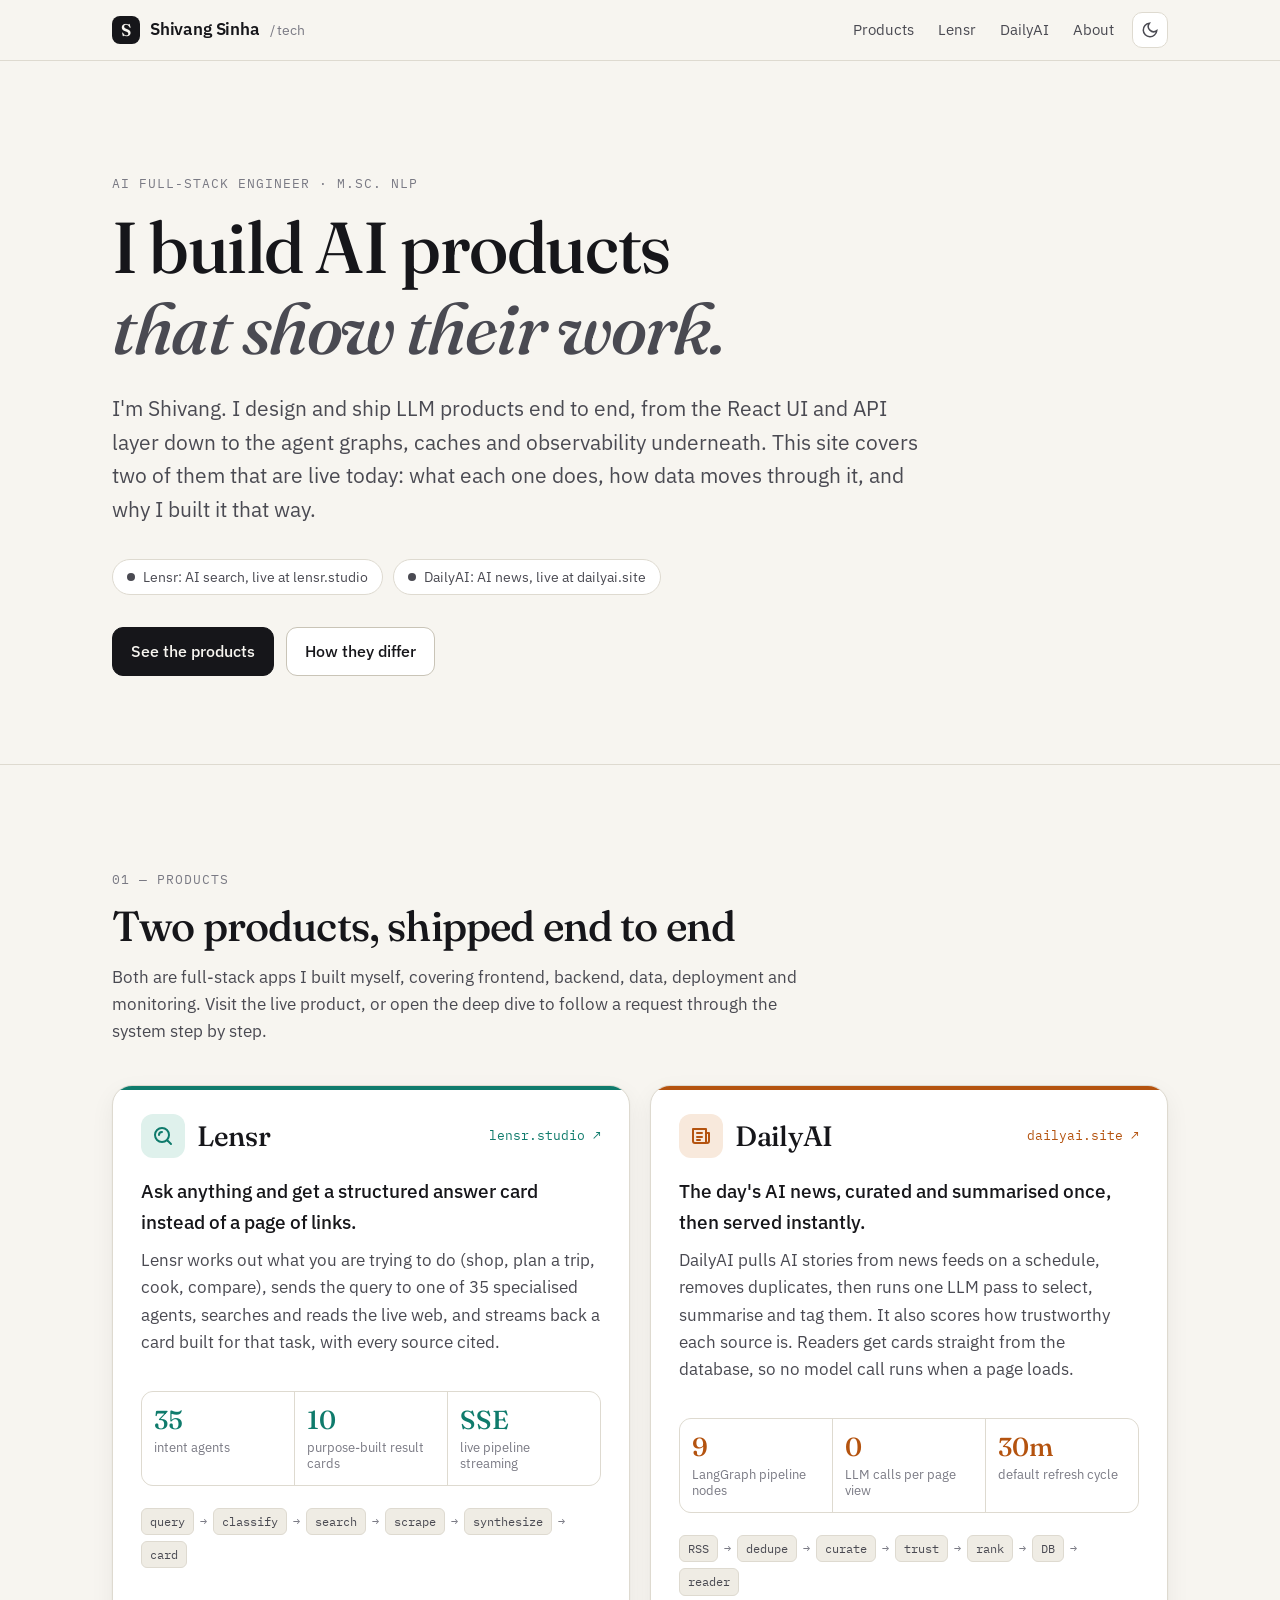
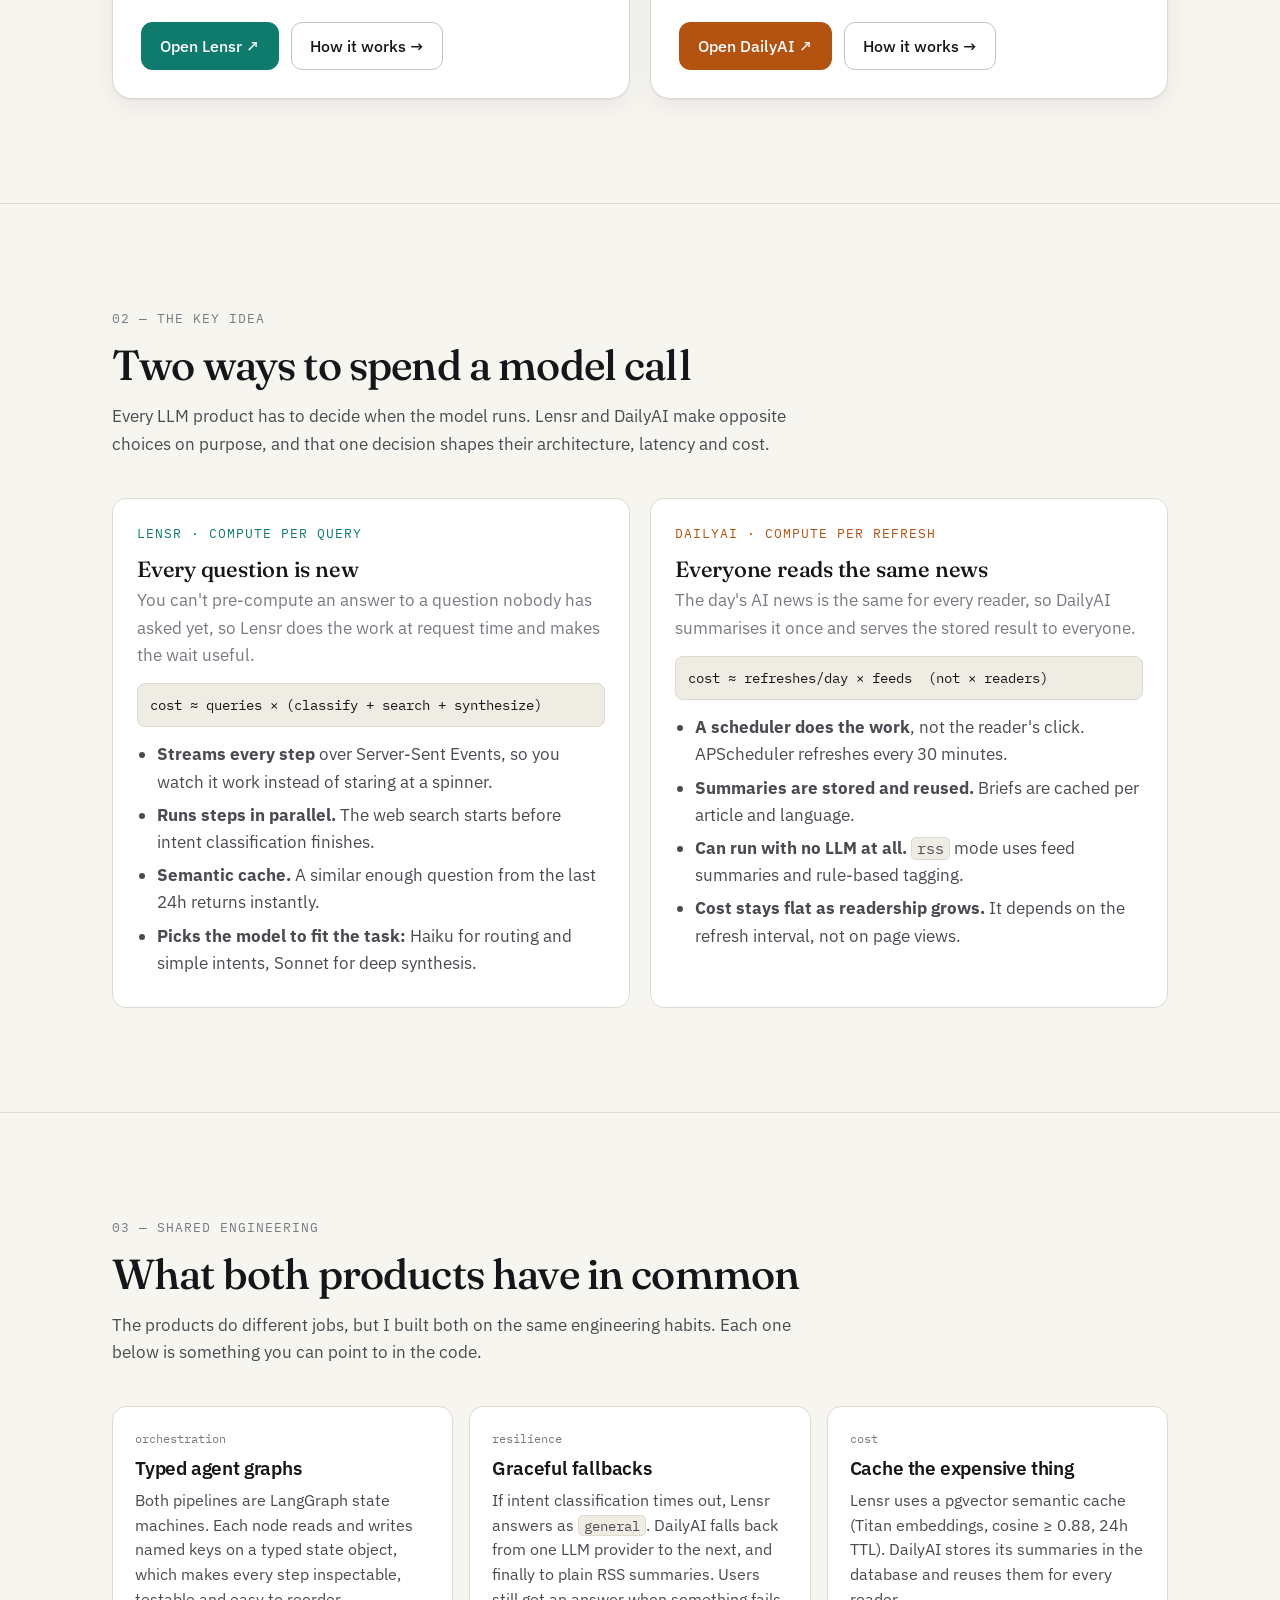
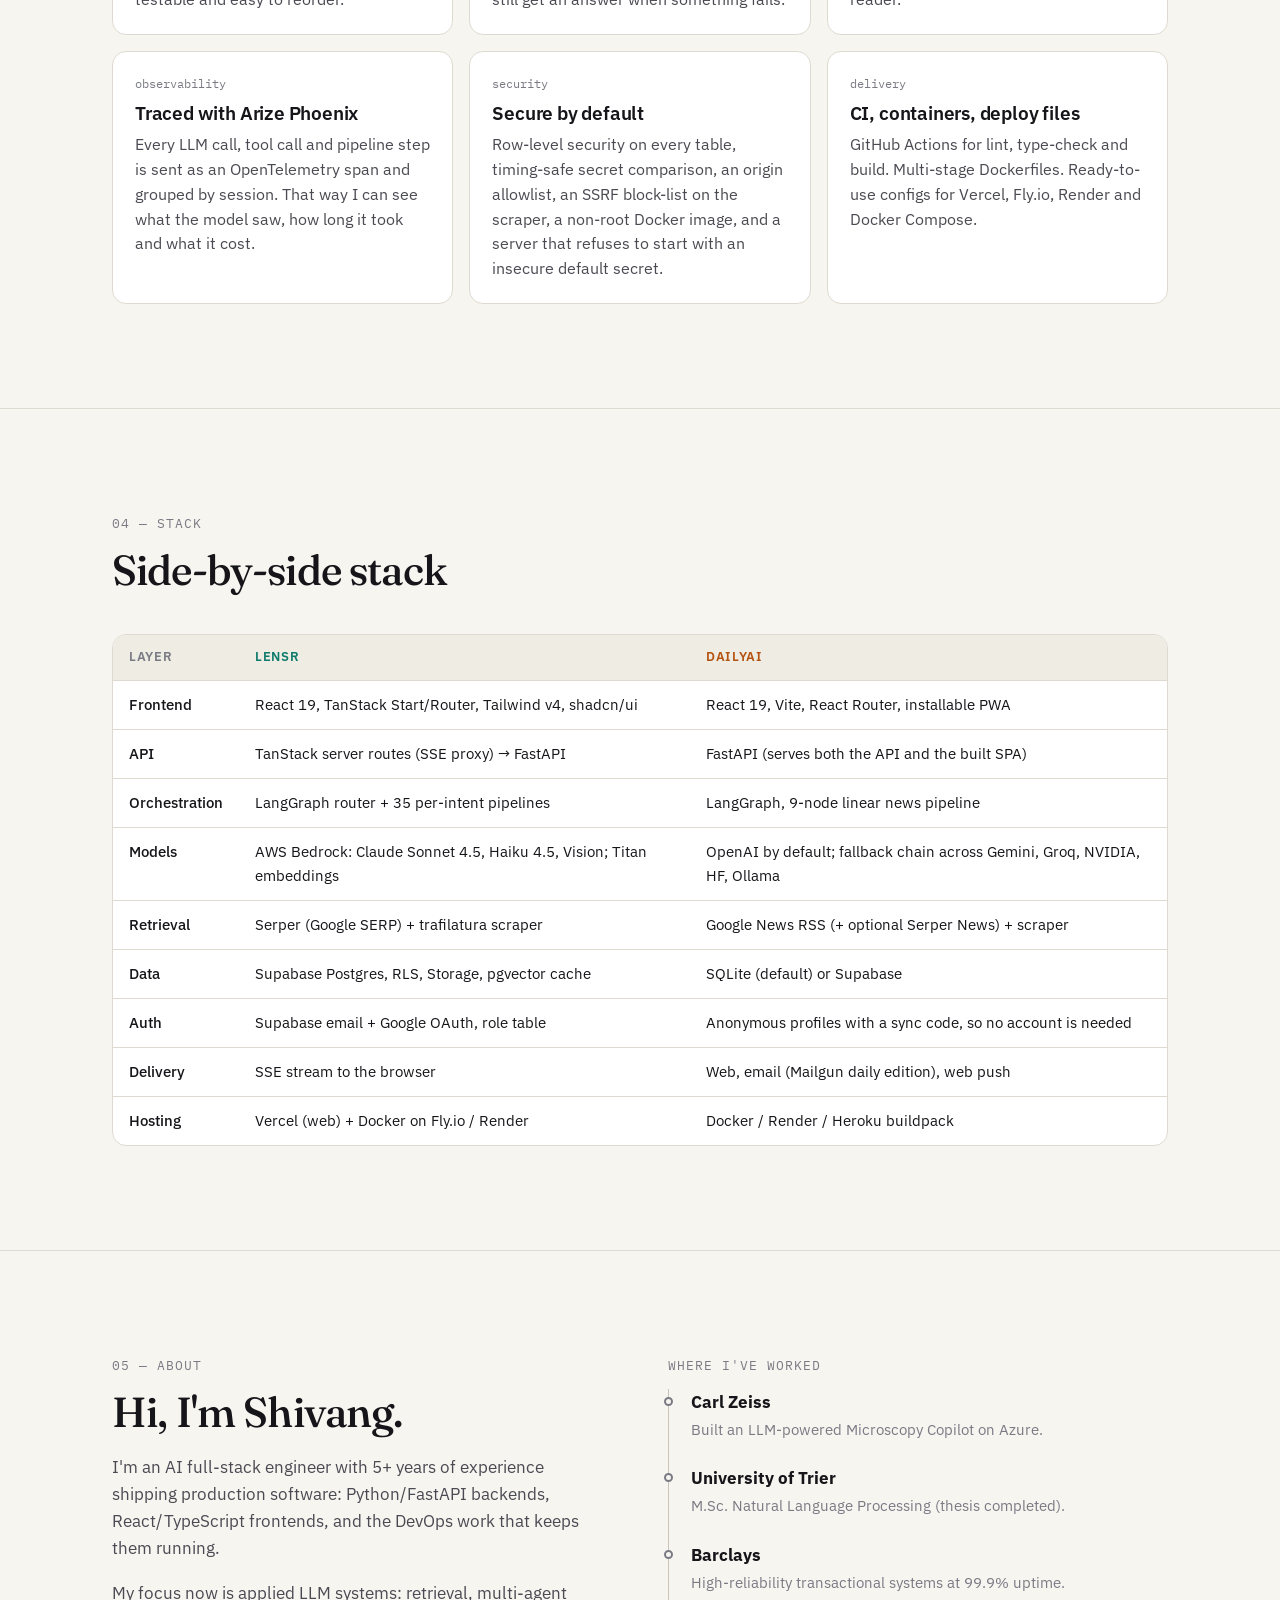
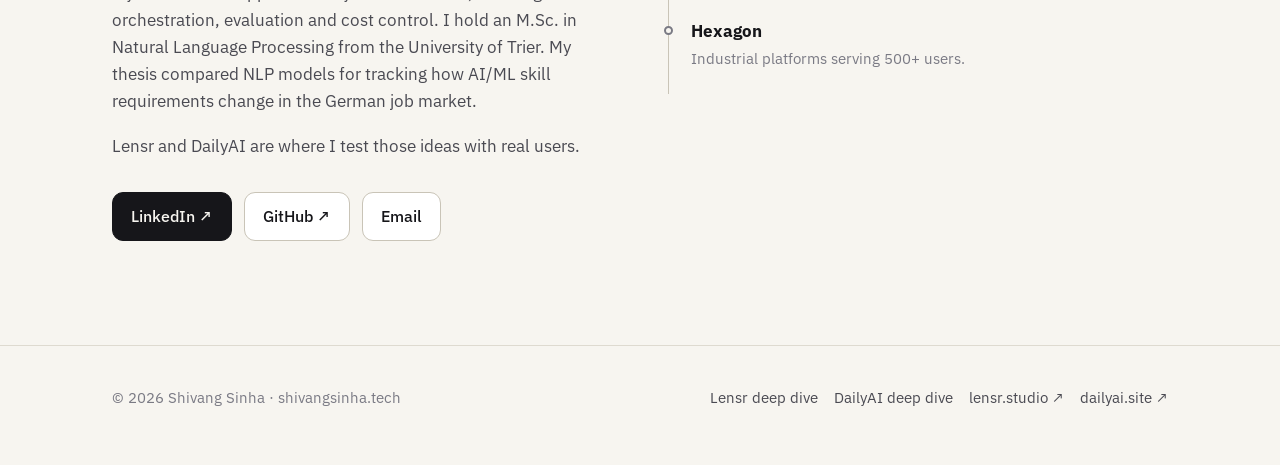
==== index.html @ e1e65412 "Initial site: home, Lensr and DailyAI deep dives Co-Authored-By: Claude Opus 5.5 <noreply@anthropic." ====
<!doctype html>
<html lang="en">
<head>
  <meta charset="utf-8">
  <meta name="viewport" content="width=device-width, initial-scale=1">
  <title>Shivang Sinha — AI Products</title>
  <meta name="description" content="Shivang Sinha builds AI products end-to-end. Explore how Lensr (intent-aware AI search) and DailyAI (AI news, summarised once) work, including their data flow, architecture and design decisions.">
  <meta property="og:title" content="Shivang Sinha — AI Products">
  <meta property="og:description" content="How Lensr and DailyAI work, from the browser to the model and back.">
  <meta property="og:url" content="https://shivangsinha.tech/">
  <meta property="og:type" content="website">
  <link rel="canonical" href="https://shivangsinha.tech/">
  <link rel="icon" href="assets/favicon.svg" type="image/svg+xml">
  <link rel="preconnect" href="https://fonts.googleapis.com">
  <link rel="preconnect" href="https://fonts.gstatic.com" crossorigin>
  <link href="https://fonts.googleapis.com/css2?family=Fraunces:ital,opsz,wght@0,9..144,400;0,9..144,500;0,9..144,600;1,9..144,400&family=IBM+Plex+Mono:wght@400;500&family=IBM+Plex+Sans:wght@400;500;600&display=swap" rel="stylesheet">
  <link rel="stylesheet" href="assets/styles.css">
</head>
<body>

<header class="site-header">
  <div class="wrap">
    <a class="brand" href="./"><span class="brand-mark">S</span>Shivang Sinha <small>/ tech</small></a>
    <nav class="nav" aria-label="Main">
      <a href="#products" class="hide-sm">Products</a>
      <a href="lensr.html">Lensr</a>
      <a href="dailyai.html">DailyAI</a>
      <a href="#about" class="hide-sm">About</a>
      <button class="theme-btn" type="button"></button>
    </nav>
  </div>
</header>

<main>
  <!-- ── Hero ─────────────────────────────────────── -->
  <section class="hero">
    <div class="wrap">
      <span class="eyebrow">AI Full-Stack Engineer · M.Sc. NLP</span>
      <h1>I build AI products<br><em>that show their work.</em></h1>
      <p class="lede">
        I'm Shivang. I design and ship LLM products end to end, from the React UI and API layer down to the
        agent graphs, caches and observability underneath. This site covers two of them that are live today:
        what each one does, how data moves through it, and why I built it that way.
      </p>
      <div class="hero-meta">
        <span class="chip lensr-c"><span class="dot"></span><span style="color:var(--ink-2)">Lensr: AI search, live at lensr.studio</span></span>
        <span class="chip daily-c"><span class="dot"></span><span style="color:var(--ink-2)">DailyAI: AI news, live at dailyai.site</span></span>
      </div>
      <div class="btn-row">
        <a class="btn primary" href="#products">See the products</a>
        <a class="btn" href="#two-models">How they differ</a>
      </div>
    </div>
  </section>

  <hr class="rule">

  <!-- ── Products ──────────────────────────────────── -->
  <section id="products">
    <div class="wrap">
      <div class="section-head reveal">
        <span class="eyebrow">01 — Products</span>
        <h2>Two products, shipped end to end</h2>
        <p>Both are full-stack apps I built myself, covering frontend, backend, data, deployment and monitoring. Visit the live product, or open the deep dive to follow a request through the system step by step.</p>
      </div>

      <div class="products">
        <!-- Lensr -->
        <article class="product reveal">
          <div class="product-top">
            <div class="product-logo">
              <span class="mark"><svg viewBox="0 0 24 24" fill="none" stroke="currentColor" stroke-width="2" stroke-linecap="round"><circle cx="11" cy="11" r="7"/><path d="M20 20l-3.5-3.5"/><path d="M8 11a3 3 0 0 1 3-3"/></svg></span>
              <h3>Lensr</h3>
            </div>
            <a class="product-url" href="https://lensr.studio" target="_blank" rel="noopener">lensr.studio ↗</a>
          </div>
          <p class="tagline">Ask anything and get a structured answer card instead of a page of links.</p>
          <p>Lensr works out what you are trying to do (shop, plan a trip, cook, compare), sends the query to one of 35 specialised agents, searches and reads the live web, and streams back a card built for that task, with every source cited.</p>
          <div class="stats">
            <div class="stat"><b>35</b><span>intent agents</span></div>
            <div class="stat"><b>10</b><span>purpose-built result cards</span></div>
            <div class="stat"><b>SSE</b><span>live pipeline streaming</span></div>
          </div>
          <div class="mini-flow" aria-label="Lensr flow">
            <span>query</span><i>→</i><span>classify</span><i>→</i><span>search</span><i>→</i><span>scrape</span><i>→</i><span>synthesize</span><i>→</i><span>card</span>
          </div>
          <div class="btn-row">
            <a class="btn lensr" href="https://lensr.studio" target="_blank" rel="noopener">Open Lensr ↗</a>
            <a class="btn" href="lensr.html">How it works →</a>
          </div>
        </article>

        <!-- DailyAI -->
        <article class="product daily reveal">
          <div class="product-top">
            <div class="product-logo">
              <span class="mark"><svg viewBox="0 0 24 24" fill="none" stroke="currentColor" stroke-width="2" stroke-linecap="round" stroke-linejoin="round"><path d="M4 5h13v14H6a2 2 0 0 1-2-2z"/><path d="M17 9h3v8a2 2 0 0 1-2 2"/><path d="M8 9h5M8 13h5M8 16h3"/></svg></span>
              <h3>DailyAI</h3>
            </div>
            <a class="product-url" href="https://dailyai.site" target="_blank" rel="noopener">dailyai.site ↗</a>
          </div>
          <p class="tagline">The day's AI news, curated and summarised once, then served instantly.</p>
          <p>DailyAI pulls AI stories from news feeds on a schedule, removes duplicates, then runs one LLM pass to select, summarise and tag them. It also scores how trustworthy each source is. Readers get cards straight from the database, so no model call runs when a page loads.</p>
          <div class="stats">
            <div class="stat"><b>9</b><span>LangGraph pipeline nodes</span></div>
            <div class="stat"><b>0</b><span>LLM calls per page view</span></div>
            <div class="stat"><b>30m</b><span>default refresh cycle</span></div>
          </div>
          <div class="mini-flow" aria-label="DailyAI flow">
            <span>RSS</span><i>→</i><span>dedupe</span><i>→</i><span>curate</span><i>→</i><span>trust</span><i>→</i><span>rank</span><i>→</i><span>DB</span><i>→</i><span>reader</span>
          </div>
          <div class="btn-row">
            <a class="btn daily" href="https://dailyai.site" target="_blank" rel="noopener">Open DailyAI ↗</a>
            <a class="btn" href="dailyai.html">How it works →</a>
          </div>
        </article>
      </div>
    </div>
  </section>

  <hr class="rule">

  <!-- ── Two models of compute ─────────────────────── -->
  <section id="two-models">
    <div class="wrap">
      <div class="section-head reveal">
        <span class="eyebrow">02 — The key idea</span>
        <h2>Two ways to spend a model call</h2>
        <p>Every LLM product has to decide when the model runs. Lensr and DailyAI make opposite choices on purpose, and that one decision shapes their architecture, latency and cost.</p>
      </div>
      <div class="compare">
        <div class="compare-col reveal" style="--c:var(--lensr)">
          <span class="eyebrow lensr-c">Lensr · compute per query</span>
          <h3>Every question is new</h3>
          <p class="muted" style="margin:0">You can't pre-compute an answer to a question nobody has asked yet, so Lensr does the work at request time and makes the wait useful.</p>
          <div class="formula">cost ≈ queries × (classify + search + synthesize)</div>
          <ul>
            <li><strong>Streams every step</strong> over Server-Sent Events, so you watch it work instead of staring at a spinner.</li>
            <li><strong>Runs steps in parallel.</strong> The web search starts before intent classification finishes.</li>
            <li><strong>Semantic cache.</strong> A similar enough question from the last 24h returns instantly.</li>
            <li><strong>Picks the model to fit the task:</strong> Haiku for routing and simple intents, Sonnet for deep synthesis.</li>
          </ul>
        </div>
        <div class="compare-col reveal" style="--c:var(--daily)">
          <span class="eyebrow daily-c">DailyAI · compute per refresh</span>
          <h3>Everyone reads the same news</h3>
          <p class="muted" style="margin:0">The day's AI news is the same for every reader, so DailyAI summarises it once and serves the stored result to everyone.</p>
          <div class="formula">cost ≈ refreshes/day × feeds &nbsp;(not × readers)</div>
          <ul>
            <li><strong>A scheduler does the work</strong>, not the reader's click. APScheduler refreshes every 30 minutes.</li>
            <li><strong>Summaries are stored and reused.</strong> Briefs are cached per article and language.</li>
            <li><strong>Can run with no LLM at all.</strong> <code>rss</code> mode uses feed summaries and rule-based tagging.</li>
            <li><strong>Cost stays flat as readership grows.</strong> It depends on the refresh interval, not on page views.</li>
          </ul>
        </div>
      </div>
    </div>
  </section>

  <hr class="rule">

  <!-- ── Principles ────────────────────────────────── -->
  <section id="principles">
    <div class="wrap">
      <div class="section-head reveal">
        <span class="eyebrow">03 — Shared engineering</span>
        <h2>What both products have in common</h2>
        <p>The products do different jobs, but I built both on the same engineering habits. Each one below is something you can point to in the code.</p>
      </div>
      <div class="grid-3">
        <div class="card reveal"><span class="k">orchestration</span><h3>Typed agent graphs</h3><p>Both pipelines are LangGraph state machines. Each node reads and writes named keys on a typed state object, which makes every step inspectable, testable and easy to reorder.</p></div>
        <div class="card reveal"><span class="k">resilience</span><h3>Graceful fallbacks</h3><p>If intent classification times out, Lensr answers as <code>general</code>. DailyAI falls back from one LLM provider to the next, and finally to plain RSS summaries. Users still get an answer when something fails.</p></div>
        <div class="card reveal"><span class="k">cost</span><h3>Cache the expensive thing</h3><p>Lensr uses a pgvector semantic cache (Titan embeddings, cosine ≥ 0.88, 24h TTL). DailyAI stores its summaries in the database and reuses them for every reader.</p></div>
        <div class="card reveal"><span class="k">observability</span><h3>Traced with Arize Phoenix</h3><p>Every LLM call, tool call and pipeline step is sent as an OpenTelemetry span and grouped by session. That way I can see what the model saw, how long it took and what it cost.</p></div>
        <div class="card reveal"><span class="k">security</span><h3>Secure by default</h3><p>Row-level security on every table, timing-safe secret comparison, an origin allowlist, an SSRF block-list on the scraper, a non-root Docker image, and a server that refuses to start with an insecure default secret.</p></div>
        <div class="card reveal"><span class="k">delivery</span><h3>CI, containers, deploy files</h3><p>GitHub Actions for lint, type-check and build. Multi-stage Dockerfiles. Ready-to-use configs for Vercel, Fly.io, Render and Docker Compose.</p></div>
      </div>
    </div>
  </section>

  <hr class="rule">

  <!-- ── Stack ─────────────────────────────────────── -->
  <section id="stack">
    <div class="wrap">
      <div class="section-head reveal">
        <span class="eyebrow">04 — Stack</span>
        <h2>Side-by-side stack</h2>
      </div>
      <div class="table-wrap reveal">
        <table>
          <thead><tr><th>Layer</th><th class="lensr-c">Lensr</th><th class="daily-c">DailyAI</th></tr></thead>
          <tbody>
            <tr><td>Frontend</td><td>React 19, TanStack Start/Router, Tailwind v4, shadcn/ui</td><td>React 19, Vite, React Router, installable PWA</td></tr>
            <tr><td>API</td><td>TanStack server routes (SSE proxy) → FastAPI</td><td>FastAPI (serves both the API and the built SPA)</td></tr>
            <tr><td>Orchestration</td><td>LangGraph router + 35 per-intent pipelines</td><td>LangGraph, 9-node linear news pipeline</td></tr>
            <tr><td>Models</td><td>AWS Bedrock: Claude Sonnet 4.5, Haiku 4.5, Vision; Titan embeddings</td><td>OpenAI by default; fallback chain across Gemini, Groq, NVIDIA, HF, Ollama</td></tr>
            <tr><td>Retrieval</td><td>Serper (Google SERP) + trafilatura scraper</td><td>Google News RSS (+ optional Serper News) + scraper</td></tr>
            <tr><td>Data</td><td>Supabase Postgres, RLS, Storage, pgvector cache</td><td>SQLite (default) or Supabase</td></tr>
            <tr><td>Auth</td><td>Supabase email + Google OAuth, role table</td><td>Anonymous profiles with a sync code, so no account is needed</td></tr>
            <tr><td>Delivery</td><td>SSE stream to the browser</td><td>Web, email (Mailgun daily edition), web push</td></tr>
            <tr><td>Hosting</td><td>Vercel (web) + Docker on Fly.io / Render</td><td>Docker / Render / Heroku buildpack</td></tr>
          </tbody>
        </table>
      </div>
    </div>
  </section>

  <hr class="rule">

  <!-- ── About ─────────────────────────────────────── -->
  <section id="about">
    <div class="wrap two-col">
      <div class="reveal">
        <span class="eyebrow">05 — About</span>
        <h2 style="margin-bottom:18px">Hi, I'm Shivang.</h2>
        <div class="prose">
          <p>I'm an AI full-stack engineer with 5+ years of experience shipping production software: Python/FastAPI backends, React/TypeScript frontends, and the DevOps work that keeps them running.</p>
          <p>My focus now is applied LLM systems: retrieval, multi-agent orchestration, evaluation and cost control. I hold an M.Sc. in Natural Language Processing from the University of Trier. My thesis compared NLP models for tracking how AI/ML skill requirements change in the German job market.</p>
          <p>Lensr and DailyAI are where I test those ideas with real users.</p>
        </div>
        <div class="btn-row">
          <a class="btn primary" href="https://www.linkedin.com/in/shivang-sinha-92755012b" target="_blank" rel="noopener">LinkedIn ↗</a>
          <a class="btn" href="https://github.com/shivang-7135" target="_blank" rel="noopener">GitHub ↗</a>
          <a class="btn" href="mailto:shivangsinha2@gmail.com">Email</a>
        </div>
      </div>
      <div class="reveal">
        <span class="eyebrow">Where I've worked</span>
        <ul class="timeline">
          <li><b>Carl Zeiss</b><span>Built an LLM-powered Microscopy Copilot on Azure.</span></li>
          <li><b>University of Trier</b><span>M.Sc. Natural Language Processing (thesis completed).</span></li>
          <li><b>Barclays</b><span>High-reliability transactional systems at 99.9% uptime.</span></li>
          <li><b>Hexagon</b><span>Industrial platforms serving 500+ users.</span></li>
        </ul>
      </div>
    </div>
  </section>
</main>

<footer class="site-footer">
  <div class="wrap">
    <span>© <span data-year></span> Shivang Sinha · shivangsinha.tech</span>
    <nav aria-label="Footer">
      <a href="lensr.html">Lensr deep dive</a>
      <a href="dailyai.html">DailyAI deep dive</a>
      <a href="https://lensr.studio" target="_blank" rel="noopener">lensr.studio ↗</a>
      <a href="https://dailyai.site" target="_blank" rel="noopener">dailyai.site ↗</a>
    </nav>
  </div>
</footer>

<script src="assets/main.js" defer></script>
</body>
</html>
---- assets/styles.css ----
/* shivangsinha.tech — shared styles */

:root {
  --bg: #f7f5f0;
  --bg-elev: #ffffff;
  --bg-sunk: #efece4;
  --ink: #16161a;
  --ink-2: #4a4a52;
  --ink-3: #7a7a84;
  --line: #dedad0;
  --line-strong: #c9c4b7;
  --lensr: #0f7b6c;
  --lensr-soft: #dff1ec;
  --daily: #b4530f;
  --daily-soft: #f8e9dc;
  --accent: #3b3bd1;
  --code-bg: #1b1b22;
  --code-ink: #e8e6f0;
  --shadow: 0 1px 2px rgba(20, 20, 30, .05), 0 8px 24px rgba(20, 20, 30, .06);
  --radius: 14px;
  --maxw: 1120px;
  --font-sans: "IBM Plex Sans", system-ui, -apple-system, "Segoe UI", sans-serif;
  --font-serif: "Fraunces", Georgia, serif;
  --font-mono: "IBM Plex Mono", ui-monospace, SFMono-Regular, Menlo, monospace;
  color-scheme: light;
}

@media (prefers-color-scheme: dark) {
  :root:not([data-theme="light"]) {
    --bg: #111114;
    --bg-elev: #1a1a1f;
    --bg-sunk: #0b0b0d;
    --ink: #f0eee8;
    --ink-2: #b8b6c0;
    --ink-3: #85838e;
    --line: #2a2a31;
    --line-strong: #3a3a43;
    --lensr: #4fd1b8;
    --lensr-soft: #12302b;
    --daily: #f39a55;
    --daily-soft: #35220f;
    --accent: #8f8fff;
    --code-bg: #0b0b0e;
    --shadow: 0 1px 2px rgba(0, 0, 0, .4), 0 8px 24px rgba(0, 0, 0, .35);
    color-scheme: dark;
  }
}
:root[data-theme="dark"] {
  --bg: #111114;
  --bg-elev: #1a1a1f;
  --bg-sunk: #0b0b0d;
  --ink: #f0eee8;
  --ink-2: #b8b6c0;
  --ink-3: #85838e;
  --line: #2a2a31;
  --line-strong: #3a3a43;
  --lensr: #4fd1b8;
  --lensr-soft: #12302b;
  --daily: #f39a55;
  --daily-soft: #35220f;
  --accent: #8f8fff;
  --code-bg: #0b0b0e;
  --shadow: 0 1px 2px rgba(0, 0, 0, .4), 0 8px 24px rgba(0, 0, 0, .35);
  color-scheme: dark;
}

*, *::before, *::after { box-sizing: border-box; }
html { scroll-behavior: smooth; -webkit-text-size-adjust: 100%; }
body {
  margin: 0;
  background: var(--bg);
  color: var(--ink);
  font-family: var(--font-sans);
  font-size: 17px;
  line-height: 1.6;
  -webkit-font-smoothing: antialiased;
  overflow-x: hidden;
}
img, svg { max-width: 100%; display: block; }
a { color: inherit; text-decoration-color: var(--line-strong); text-underline-offset: 3px; }
a:hover { text-decoration-color: currentColor; }
:focus-visible { outline: 2px solid var(--accent); outline-offset: 3px; border-radius: 4px; }
code, kbd, pre { font-family: var(--font-mono); font-size: .88em; }
:not(pre) > code { background: var(--bg-sunk); border: 1px solid var(--line); padding: .05em .35em; border-radius: 5px; }

.wrap { max-width: var(--maxw); margin: 0 auto; padding: 0 16px; }
@media (min-width: 720px) { .wrap { padding: 0 32px; } }

/* ── Header ─────────────────────────────────────────── */
.site-header {
  position: sticky; top: 0; z-index: 20;
  background: color-mix(in srgb, var(--bg) 85%, transparent);
  backdrop-filter: saturate(1.4) blur(10px);
  -webkit-backdrop-filter: saturate(1.4) blur(10px);
  border-bottom: 1px solid var(--line);
}
.site-header .wrap { display: flex; align-items: center; gap: 16px; height: 60px; }
.brand { display: flex; align-items: center; gap: 10px; font-weight: 600; text-decoration: none; letter-spacing: -.01em; }
.brand-mark { width: 28px; height: 28px; border-radius: 8px; background: var(--ink); color: var(--bg); display: grid; place-items: center; font-family: var(--font-serif); font-size: 17px; font-weight: 600; }
.brand small { color: var(--ink-3); font-weight: 400; }
.nav { margin-left: auto; display: flex; align-items: center; gap: 4px; }
.nav a { text-decoration: none; color: var(--ink-2); font-size: 15px; padding: 6px 10px; border-radius: 8px; }
.nav a:hover, .nav a[aria-current="page"] { color: var(--ink); background: var(--bg-sunk); }
.theme-btn { border: 1px solid var(--line); background: var(--bg-elev); color: var(--ink-2); width: 36px; height: 36px; border-radius: 10px; cursor: pointer; display: grid; place-items: center; margin-left: 4px; }
.theme-btn:hover { color: var(--ink); border-color: var(--line-strong); }
.theme-btn svg { width: 18px; height: 18px; }
@media (max-width: 640px) {
  .nav a.hide-sm { display: none; }
  .brand small { display: none; }
}

/* ── Type ───────────────────────────────────────────── */
h1, h2, h3 { font-family: var(--font-serif); font-weight: 500; letter-spacing: -.02em; line-height: 1.12; margin: 0; }
h1 { font-size: clamp(38px, 6.4vw, 72px); }
h2 { font-size: clamp(28px, 3.8vw, 42px); }
h3 { font-size: 22px; letter-spacing: -.01em; }
p { margin: 0 0 1em; }
.lede { font-size: clamp(18px, 2vw, 21px); color: var(--ink-2); max-width: 62ch; }
.eyebrow { font-family: var(--font-mono); font-size: 12.5px; letter-spacing: .08em; text-transform: uppercase; color: var(--ink-3); margin-bottom: 14px; display: block; }
.muted { color: var(--ink-3); }
.lensr-c { color: var(--lensr); }
.daily-c { color: var(--daily); }

section { padding: 72px 0; }
@media (min-width: 900px) { section { padding: 104px 0; } }
.section-head { max-width: 720px; margin-bottom: 40px; }
.section-head h2 { margin-bottom: 14px; }
.section-head p { color: var(--ink-2); }
.rule { border: 0; border-top: 1px solid var(--line); margin: 0; }

/* ── Hero ───────────────────────────────────────────── */
.hero { padding: 64px 0 56px; }
@media (min-width: 900px) { .hero { padding: 112px 0 88px; } }
.hero h1 em { font-style: italic; color: var(--ink-2); }
.hero .lede { margin-top: 24px; }
.hero-meta { display: flex; flex-wrap: wrap; gap: 10px; margin-top: 32px; }
.chip { display: inline-flex; align-items: center; gap: 8px; border: 1px solid var(--line); background: var(--bg-elev); border-radius: 999px; padding: 6px 14px; font-size: 14px; color: var(--ink-2); }
.dot { width: 8px; height: 8px; border-radius: 50%; background: currentColor; flex: none; }
.btn-row { display: flex; flex-wrap: wrap; gap: 12px; margin-top: 32px; }
.btn { display: inline-flex; align-items: center; gap: 8px; padding: 11px 18px; border-radius: 11px; font-weight: 500; font-size: 15.5px; text-decoration: none; border: 1px solid var(--line-strong); background: var(--bg-elev); color: var(--ink); transition: transform .15s ease, border-color .15s ease; }
.btn:hover { transform: translateY(-1px); border-color: var(--ink-3); }
.btn.primary { background: var(--ink); color: var(--bg); border-color: var(--ink); }
.btn.lensr { background: var(--lensr); color: #fff; border-color: var(--lensr); }
.btn.daily { background: var(--daily); color: #fff; border-color: var(--daily); }
:root[data-theme="dark"] .btn.lensr, :root[data-theme="dark"] .btn.daily { color: #111; }
@media (prefers-color-scheme: dark) { :root:not([data-theme="light"]) .btn.lensr, :root:not([data-theme="light"]) .btn.daily { color: #111; } }
.btn svg { width: 16px; height: 16px; }

/* ── Product cards ──────────────────────────────────── */
.products { display: grid; gap: 20px; }
@media (min-width: 880px) { .products { grid-template-columns: 1fr 1fr; } }
.product {
  --c: var(--lensr); --soft: var(--lensr-soft);
  position: relative; display: flex; flex-direction: column;
  background: var(--bg-elev); border: 1px solid var(--line); border-radius: 20px;
  padding: 28px; box-shadow: var(--shadow); overflow: hidden;
}
.product.daily { --c: var(--daily); --soft: var(--daily-soft); }
.product::before { content: ""; position: absolute; inset: 0 0 auto 0; height: 4px; background: var(--c); }
.product-top { display: flex; align-items: center; justify-content: space-between; gap: 12px; margin-bottom: 18px; }
.product-logo { display: flex; align-items: center; gap: 12px; }
.product-logo .mark { width: 44px; height: 44px; border-radius: 12px; background: var(--soft); color: var(--c); display: grid; place-items: center; }
.product-logo .mark svg { width: 24px; height: 24px; }
.product-logo h3 { font-size: 28px; }
.product-url { font-family: var(--font-mono); font-size: 13px; color: var(--c); text-decoration: none; }
.product .tagline { font-size: 19px; color: var(--ink); margin-bottom: 10px; font-weight: 500; }
.product p { color: var(--ink-2); }
.stats { display: grid; grid-template-columns: repeat(3, 1fr); gap: 1px; background: var(--line); border: 1px solid var(--line); border-radius: 12px; overflow: hidden; margin: 18px 0 22px; }
.stat { background: var(--bg-elev); padding: 14px 12px; }
.stat b { display: block; font-family: var(--font-serif); font-size: 26px; font-weight: 500; line-height: 1.1; color: var(--c); }
.stat span { font-size: 12.5px; color: var(--ink-3); line-height: 1.3; display: block; margin-top: 4px; }
.mini-flow { display: flex; flex-wrap: wrap; align-items: center; gap: 6px; font-family: var(--font-mono); font-size: 12px; color: var(--ink-2); margin-bottom: 22px; }
.mini-flow span { background: var(--bg-sunk); border: 1px solid var(--line); border-radius: 6px; padding: 3px 8px; }
.mini-flow i { font-style: normal; color: var(--ink-3); }
.product .btn-row { margin-top: auto; padding-top: 4px; }

/* ── Compare ────────────────────────────────────────── */
.compare { display: grid; gap: 20px; }
@media (min-width: 880px) { .compare { grid-template-columns: 1fr 1fr; } }
.compare-col { border: 1px solid var(--line); border-radius: var(--radius); padding: 24px; background: var(--bg-elev); }
.compare-col h3 { margin-bottom: 6px; }
.compare-col .formula { font-family: var(--font-mono); font-size: 14px; background: var(--bg-sunk); border: 1px solid var(--line); border-radius: 8px; padding: 10px 12px; margin: 14px 0; overflow-x: auto; white-space: nowrap; }
.compare-col ul { margin: 0; padding-left: 20px; color: var(--ink-2); }
.compare-col li { margin-bottom: 6px; }

/* ── Table ──────────────────────────────────────────── */
.table-wrap { overflow-x: auto; border: 1px solid var(--line); border-radius: var(--radius); background: var(--bg-elev); }
table { border-collapse: collapse; width: 100%; font-size: 15px; min-width: 560px; }
th, td { text-align: left; padding: 12px 16px; border-bottom: 1px solid var(--line); vertical-align: top; }
th { font-weight: 600; font-size: 13px; text-transform: uppercase; letter-spacing: .05em; color: var(--ink-3); background: var(--bg-sunk); }
tr:last-child td { border-bottom: 0; }
td:first-child { font-weight: 500; white-space: nowrap; }

/* ── Grid of small cards ────────────────────────────── */
.grid-3 { display: grid; gap: 16px; }
@media (min-width: 640px) { .grid-3 { grid-template-columns: 1fr 1fr; } }
@media (min-width: 960px) { .grid-3 { grid-template-columns: 1fr 1fr 1fr; } }
.card { border: 1px solid var(--line); background: var(--bg-elev); border-radius: var(--radius); padding: 22px; }
.card h3 { font-size: 19px; font-family: var(--font-sans); font-weight: 600; letter-spacing: -.01em; margin-bottom: 8px; }
.card p { color: var(--ink-2); font-size: 15.5px; margin: 0; }
.card .k { font-family: var(--font-mono); font-size: 12px; color: var(--ink-3); display: block; margin-bottom: 10px; }

/* ── Architecture diagram ───────────────────────────── */
.diagram { border: 1px solid var(--line); border-radius: 18px; background: var(--bg-elev); padding: 16px; overflow-x: auto; }
.diagram svg { min-width: 720px; width: 100%; height: auto; font-family: var(--font-sans); }
.diagram .box { fill: var(--bg-elev); stroke: var(--line-strong); stroke-width: 1.2; }
.diagram .box.sunk { fill: var(--bg-sunk); }
.diagram .box.hl { stroke: var(--c, var(--accent)); stroke-width: 1.6; }
.diagram .zone { fill: none; stroke: var(--line-strong); stroke-dasharray: 4 5; }
.diagram .t { fill: var(--ink); font-size: 14px; font-weight: 600; }
.diagram .s { fill: var(--ink-3); font-size: 12px; }
.diagram .m { fill: var(--ink-2); font-size: 11.5px; font-family: var(--font-mono); }
.diagram .zl { fill: var(--ink-3); font-size: 11px; font-family: var(--font-mono); letter-spacing: .08em; text-transform: uppercase; }
.diagram .edge { fill: none; stroke: var(--ink-3); stroke-width: 1.4; }
.diagram .edge.c { stroke: var(--c, var(--accent)); stroke-width: 1.8; }
.diagram .edge.dash { stroke-dasharray: 5 5; }
.diagram .flow { stroke-dasharray: 6 8; animation: dash 1.4s linear infinite; }
.diagram .ah { fill: var(--ink-3); }
.diagram .ah.c { fill: var(--c, var(--accent)); }
@keyframes dash { to { stroke-dashoffset: -28; } }
.diagram-caption { font-size: 14px; color: var(--ink-3); margin-top: 12px; }
.scroll-hint { display: none; font-size: 13px; color: var(--ink-3); margin-bottom: 8px; }
@media (max-width: 760px) { .scroll-hint { display: block; } }

/* ── Pipeline explorer ──────────────────────────────── */
.explorer { --c: var(--accent); border: 1px solid var(--line); border-radius: 20px; background: var(--bg-elev); overflow: hidden; box-shadow: var(--shadow); }
.explorer.lensr { --c: var(--lensr); --soft: var(--lensr-soft); }
.explorer.daily { --c: var(--daily); --soft: var(--daily-soft); }
.explorer-bar { display: flex; flex-wrap: wrap; align-items: center; gap: 10px; padding: 14px 16px; border-bottom: 1px solid var(--line); background: var(--bg-sunk); }
.explorer-bar .label { font-family: var(--font-mono); font-size: 12px; color: var(--ink-3); text-transform: uppercase; letter-spacing: .08em; }
.seg { display: inline-flex; border: 1px solid var(--line-strong); border-radius: 10px; overflow: hidden; background: var(--bg-elev); }
.seg button { border: 0; background: transparent; color: var(--ink-2); font: inherit; font-size: 14px; padding: 6px 12px; cursor: pointer; }
.seg button + button { border-left: 1px solid var(--line); }
.seg button[aria-pressed="true"] { background: var(--c); color: #fff; }
:root[data-theme="dark"] .seg button[aria-pressed="true"] { color: #111; }
@media (prefers-color-scheme: dark) { :root:not([data-theme="light"]) .seg button[aria-pressed="true"] { color: #111; } }
.explorer-bar .spacer { flex: 1; }
.ctrl { border: 1px solid var(--line-strong); background: var(--bg-elev); color: var(--ink); border-radius: 10px; padding: 6px 12px; font: inherit; font-size: 14px; cursor: pointer; display: inline-flex; align-items: center; gap: 6px; }
.ctrl:hover { border-color: var(--ink-3); }
.ctrl svg { width: 14px; height: 14px; }
.explorer-body { display: grid; }
@media (min-width: 900px) { .explorer-body { grid-template-columns: 330px 1fr; } }
.stages { list-style: none; margin: 0; padding: 12px; border-bottom: 1px solid var(--line); display: flex; gap: 6px; overflow-x: auto; scroll-snap-type: x mandatory; }
@media (min-width: 900px) { .stages { flex-direction: column; border-bottom: 0; border-right: 1px solid var(--line); overflow: visible; gap: 2px; } }
.stages li { flex: none; scroll-snap-align: start; }
.stage-btn { width: 100%; text-align: left; display: flex; align-items: center; gap: 10px; background: transparent; border: 1px solid transparent; border-radius: 10px; padding: 9px 10px; font: inherit; font-size: 14.5px; color: var(--ink-2); cursor: pointer; position: relative; white-space: nowrap; }
.stage-btn:hover { background: var(--bg-sunk); color: var(--ink); }
.stage-btn .n { width: 24px; height: 24px; flex: none; border-radius: 50%; border: 1px solid var(--line-strong); display: grid; place-items: center; font-family: var(--font-mono); font-size: 11.5px; color: var(--ink-3); background: var(--bg-elev); }
.stage-btn .who { margin-left: auto; font-family: var(--font-mono); font-size: 10.5px; color: var(--ink-3); padding-left: 8px; }
.stage-btn[aria-selected="true"] { background: var(--soft); color: var(--ink); border-color: color-mix(in srgb, var(--c) 35%, transparent); }
.stage-btn[aria-selected="true"] .n { background: var(--c); border-color: var(--c); color: #fff; }
:root[data-theme="dark"] .stage-btn[aria-selected="true"] .n { color: #111; }
@media (prefers-color-scheme: dark) { :root:not([data-theme="light"]) .stage-btn[aria-selected="true"] .n { color: #111; } }
.stage-btn.done .n { border-color: var(--c); color: var(--c); }
.stage-btn.skipped { opacity: .42; }
.stage-btn.skipped .title { text-decoration: line-through; text-decoration-color: var(--ink-3); }
@media (min-width: 900px) {
  .stages li:not(:last-child) .stage-btn::after { content: ""; position: absolute; left: 22px; top: 34px; height: 12px; border-left: 1px dashed var(--line-strong); }
}
.stage-detail { padding: 24px; min-width: 0; }
@media (min-width: 900px) { .stage-detail { padding: 32px; } }
.stage-detail .where { display: flex; flex-wrap: wrap; gap: 8px; margin-bottom: 12px; }
.tag { font-family: var(--font-mono); font-size: 11.5px; border-radius: 6px; padding: 2px 8px; border: 1px solid var(--line); color: var(--ink-2); background: var(--bg-sunk); }
.tag.c { color: var(--c); border-color: color-mix(in srgb, var(--c) 40%, transparent); background: var(--soft); }
.tag.warn { color: var(--ink); border-color: var(--line-strong); background: transparent; }
.stage-detail h3 { font-size: 28px; margin-bottom: 12px; }
.stage-detail .what { color: var(--ink-2); max-width: 62ch; }
.stage-detail .why { border-left: 3px solid var(--c); padding: 4px 0 4px 14px; margin: 18px 0; color: var(--ink); font-size: 15.5px; }
.stage-detail .why b { font-family: var(--font-mono); font-size: 11.5px; letter-spacing: .08em; text-transform: uppercase; color: var(--c); display: block; margin-bottom: 2px; font-weight: 500; }
.io-label { font-family: var(--font-mono); font-size: 11.5px; letter-spacing: .08em; text-transform: uppercase; color: var(--ink-3); margin: 22px 0 8px; display: flex; align-items: center; gap: 8px; }
pre.code { margin: 0; background: var(--code-bg); color: var(--code-ink); border-radius: 12px; padding: 16px 18px; overflow-x: auto; font-size: 13px; line-height: 1.55; max-height: 340px; }
pre.code .k { color: #9ecbff; }
pre.code .s { color: #a5e8b4; }
pre.code .n { color: #f7c47f; }
pre.code .c { color: #7c7a8a; }
.progress { height: 3px; background: var(--line); }
.progress > i { display: block; height: 100%; width: 0; background: var(--c); transition: width .35s ease; }
.fade-in { animation: fadeIn .28s ease; }
@keyframes fadeIn { from { opacity: 0; transform: translateY(4px); } to { opacity: 1; transform: none; } }

/* ── SSE replay ─────────────────────────────────────── */
.replay { border: 1px solid var(--line); border-radius: 18px; background: var(--bg-elev); overflow: hidden; }
.replay-grid { display: grid; }
@media (min-width: 900px) { .replay-grid { grid-template-columns: 1.1fr 1fr; } }
.replay-log { background: var(--code-bg); color: var(--code-ink); font-family: var(--font-mono); font-size: 12.5px; padding: 16px; min-height: 340px; max-height: 420px; overflow-y: auto; }
.replay-log .ev { display: grid; grid-template-columns: 52px 1fr; gap: 10px; padding: 3px 0; animation: fadeIn .25s ease; }
.replay-log .t { color: #7c7a8a; }
.replay-log .ty { color: #7fe0c9; }
.replay-log .pl { color: #cfcde0; word-break: break-word; }
.replay-log .empty { color: #7c7a8a; }
.replay-ui { padding: 20px; background: var(--bg-sunk); }
.mock { background: var(--bg-elev); border: 1px solid var(--line); border-radius: 14px; padding: 16px; font-size: 14px; }
.mock .q { display: flex; align-items: center; gap: 8px; border: 1px solid var(--line-strong); border-radius: 10px; padding: 8px 12px; color: var(--ink); margin-bottom: 14px; }
.mock .q svg { width: 16px; height: 16px; color: var(--ink-3); flex: none; }
.mock .badge { display: inline-block; font-family: var(--font-mono); font-size: 11.5px; padding: 2px 8px; border-radius: 6px; background: var(--lensr-soft); color: var(--lensr); margin-bottom: 10px; }
.mock .steps { display: grid; gap: 6px; margin-bottom: 14px; }
.mock .step { display: flex; align-items: center; gap: 8px; color: var(--ink-3); font-size: 13.5px; }
.mock .step.on { color: var(--ink); }
.mock .step i { width: 8px; height: 8px; border-radius: 50%; border: 1.5px solid currentColor; flex: none; }
.mock .step.on i { background: var(--lensr); border-color: var(--lensr); }
.mock .answer { border-top: 1px solid var(--line); padding-top: 12px; color: var(--ink-2); min-height: 60px; }
.mock .picks { display: grid; gap: 6px; margin-top: 10px; }
.mock .pick { display: flex; justify-content: space-between; gap: 8px; border: 1px solid var(--line); border-radius: 8px; padding: 8px 10px; font-size: 13px; animation: fadeIn .3s ease; }
.mock .pick b { font-weight: 600; color: var(--ink); }
.mock .enrich { margin-top: 10px; display: flex; align-items: flex-end; gap: 6px; height: 54px; }
.mock .enrich span { flex: 1; background: var(--lensr); opacity: .8; border-radius: 4px 4px 0 0; animation: grow .5s ease both; transform-origin: bottom; }
@keyframes grow { from { transform: scaleY(0); } to { transform: scaleY(1); } }

/* ── Cost calculator ────────────────────────────────── */
.calc { border: 1px solid var(--line); border-radius: 18px; background: var(--bg-elev); padding: 24px; }
.calc-controls { display: grid; gap: 18px; margin-bottom: 24px; }
@media (min-width: 720px) { .calc-controls { grid-template-columns: 1fr 1fr; } }
.calc label { display: block; font-size: 14px; color: var(--ink-2); margin-bottom: 6px; }
.calc label output { float: right; font-family: var(--font-mono); color: var(--ink); }
.calc input[type=range] { width: 100%; accent-color: var(--daily); }
.bars { display: grid; gap: 14px; }
.bar-row { display: grid; grid-template-columns: 1fr; gap: 6px; }
@media (min-width: 720px) { .bar-row { grid-template-columns: 220px 1fr 120px; align-items: center; } }
.bar-row .lbl { font-size: 14.5px; }
.bar-row .lbl small { display: block; color: var(--ink-3); font-size: 12.5px; }
.bar-track { height: 16px; border-radius: 6px; background: var(--bg-sunk); overflow: hidden; }
.bar-track i { display: block; height: 100%; border-radius: 6px; transition: width .3s ease; min-width: 3px; }
.bar-row .val { font-family: var(--font-mono); font-size: 14px; text-align: right; }
@media (max-width: 719px) { .bar-row .val { text-align: left; } }

/* ── Glossary ───────────────────────────────────────── */
.glossary { display: grid; gap: 0; border-top: 1px solid var(--line); }
.glossary details { border-bottom: 1px solid var(--line); }
.glossary summary { cursor: pointer; list-style: none; padding: 18px 0; display: flex; align-items: baseline; gap: 14px; font-weight: 500; font-size: 17px; }
.glossary summary::-webkit-details-marker { display: none; }
.glossary summary::after { content: "+"; margin-left: auto; font-family: var(--font-mono); color: var(--ink-3); font-size: 18px; }
.glossary details[open] summary::after { content: "–"; }
.glossary summary .where { font-family: var(--font-mono); font-size: 12px; color: var(--ink-3); font-weight: 400; }
.glossary .body { padding: 0 0 20px; color: var(--ink-2); max-width: 70ch; }

/* ── Page hero for product pages ────────────────────── */
.p-hero { padding: 56px 0 48px; border-bottom: 1px solid var(--line); }
@media (min-width: 900px) { .p-hero { padding: 96px 0 72px; } }
.p-hero.lensr { --c: var(--lensr); --soft: var(--lensr-soft); }
.p-hero.daily { --c: var(--daily); --soft: var(--daily-soft); }
.p-hero .crumbs { font-size: 14px; color: var(--ink-3); margin-bottom: 24px; }
.p-hero .crumbs a { color: var(--ink-3); }
.p-hero h1 span { color: var(--c); }
.kv { display: grid; grid-template-columns: repeat(2, 1fr); gap: 1px; background: var(--line); border: 1px solid var(--line); border-radius: 14px; overflow: hidden; margin-top: 40px; }
@media (min-width: 720px) { .kv { grid-template-columns: repeat(4, 1fr); } }
.kv div { background: var(--bg-elev); padding: 18px; }
.kv b { display: block; font-family: var(--font-serif); font-weight: 500; font-size: 32px; line-height: 1; color: var(--c); }
.kv span { font-size: 13px; color: var(--ink-3); display: block; margin-top: 8px; line-height: 1.35; }

.two-col { display: grid; gap: 32px; }
@media (min-width: 900px) { .two-col { grid-template-columns: 1fr 1fr; gap: 56px; } }
.prose p { color: var(--ink-2); }
.prose ul { color: var(--ink-2); padding-left: 20px; }
.prose li { margin-bottom: 6px; }
.callout { border: 1px solid var(--line); border-left: 4px solid var(--c, var(--accent)); background: var(--bg-elev); padding: 18px 20px; border-radius: 10px; }
.callout b { display: block; margin-bottom: 4px; }
.callout p { margin: 0; color: var(--ink-2); font-size: 15.5px; }

.pill-cloud { display: flex; flex-wrap: wrap; gap: 6px; }
.pill-cloud span { font-family: var(--font-mono); font-size: 12.5px; border: 1px solid var(--line); background: var(--bg-elev); border-radius: 999px; padding: 3px 10px; color: var(--ink-2); }
.pill-cloud span.card-owner { border-color: var(--c); color: var(--c); background: var(--soft); }

/* ── Timeline (about) ───────────────────────────────── */
.timeline { list-style: none; margin: 0; padding: 0; border-left: 1px solid var(--line-strong); }
.timeline li { position: relative; padding: 0 0 22px 22px; }
.timeline li::before { content: ""; position: absolute; left: -5px; top: 8px; width: 9px; height: 9px; border-radius: 50%; background: var(--bg); border: 2px solid var(--ink-3); }
.timeline b { display: block; }
.timeline span { color: var(--ink-3); font-size: 14.5px; }

/* ── Footer ─────────────────────────────────────────── */
.site-footer { border-top: 1px solid var(--line); padding: 40px 0 56px; color: var(--ink-3); font-size: 14.5px; }
.site-footer .wrap { display: flex; flex-wrap: wrap; gap: 16px 32px; align-items: center; }
.site-footer nav { display: flex; flex-wrap: wrap; gap: 16px; margin-left: auto; }
.site-footer a { color: var(--ink-2); text-decoration: none; }
.site-footer a:hover { color: var(--ink); }

.next-card { display: flex; align-items: center; justify-content: space-between; gap: 16px; border: 1px solid var(--line); background: var(--bg-elev); border-radius: 16px; padding: 22px 24px; text-decoration: none; }
.next-card:hover { border-color: var(--line-strong); }
.next-card small { display: block; color: var(--ink-3); font-size: 13px; }
.next-card strong { font-family: var(--font-serif); font-size: 24px; font-weight: 500; }

/* ── Reveal ─────────────────────────────────────────── */
.reveal { opacity: 0; transform: translateY(12px); transition: opacity .6s ease, transform .6s ease; }
.reveal.in { opacity: 1; transform: none; }
@media (prefers-reduced-motion: reduce) {
  html { scroll-behavior: auto; }
  .reveal { opacity: 1; transform: none; transition: none; }
  .diagram .flow, .fade-in, .replay-log .ev, .mock .enrich span { animation: none; }
}

/* Grid children must be allowed to shrink below their content width */
.explorer-body > *, .replay-grid > *, .two-col > *, .products > *, .compare > * { min-width: 0; }
@media (max-width: 560px) {
  .explorer-bar .label { display: none; }
  .replay-log { min-height: 220px; }
}
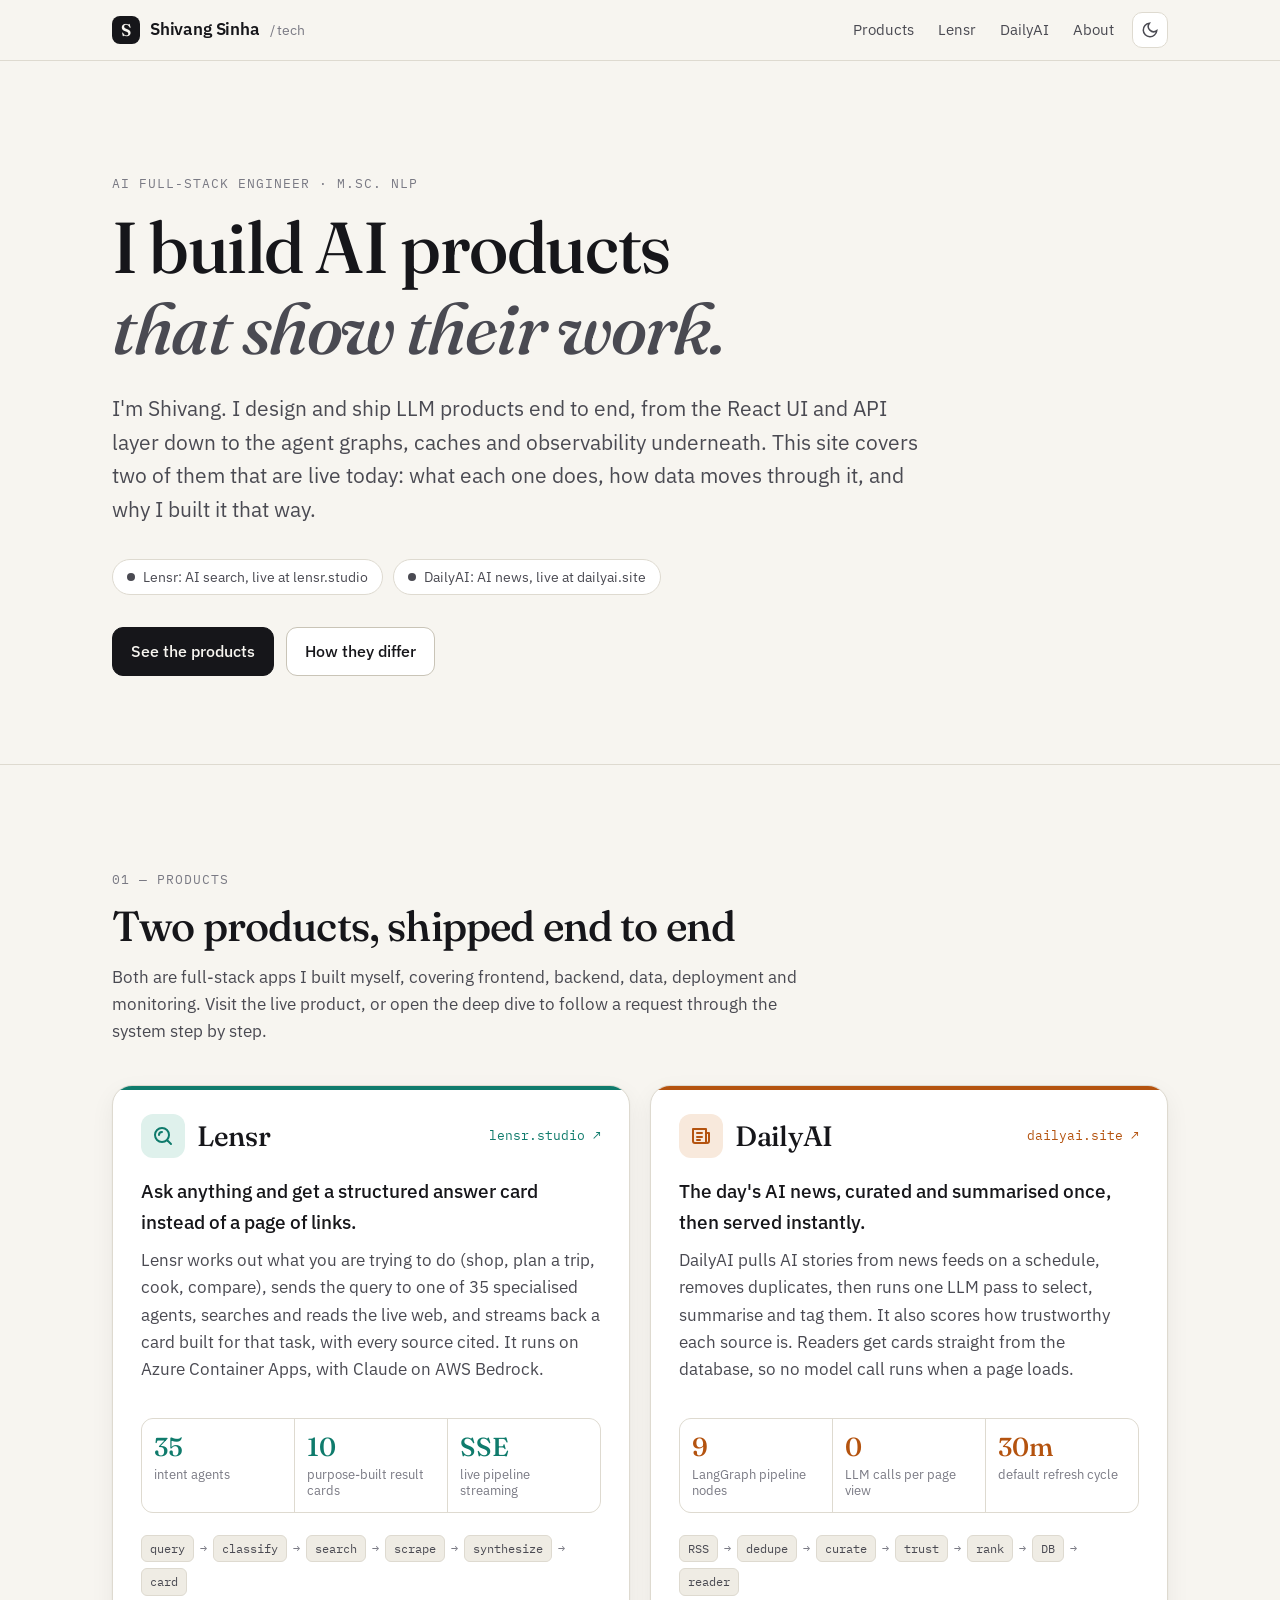
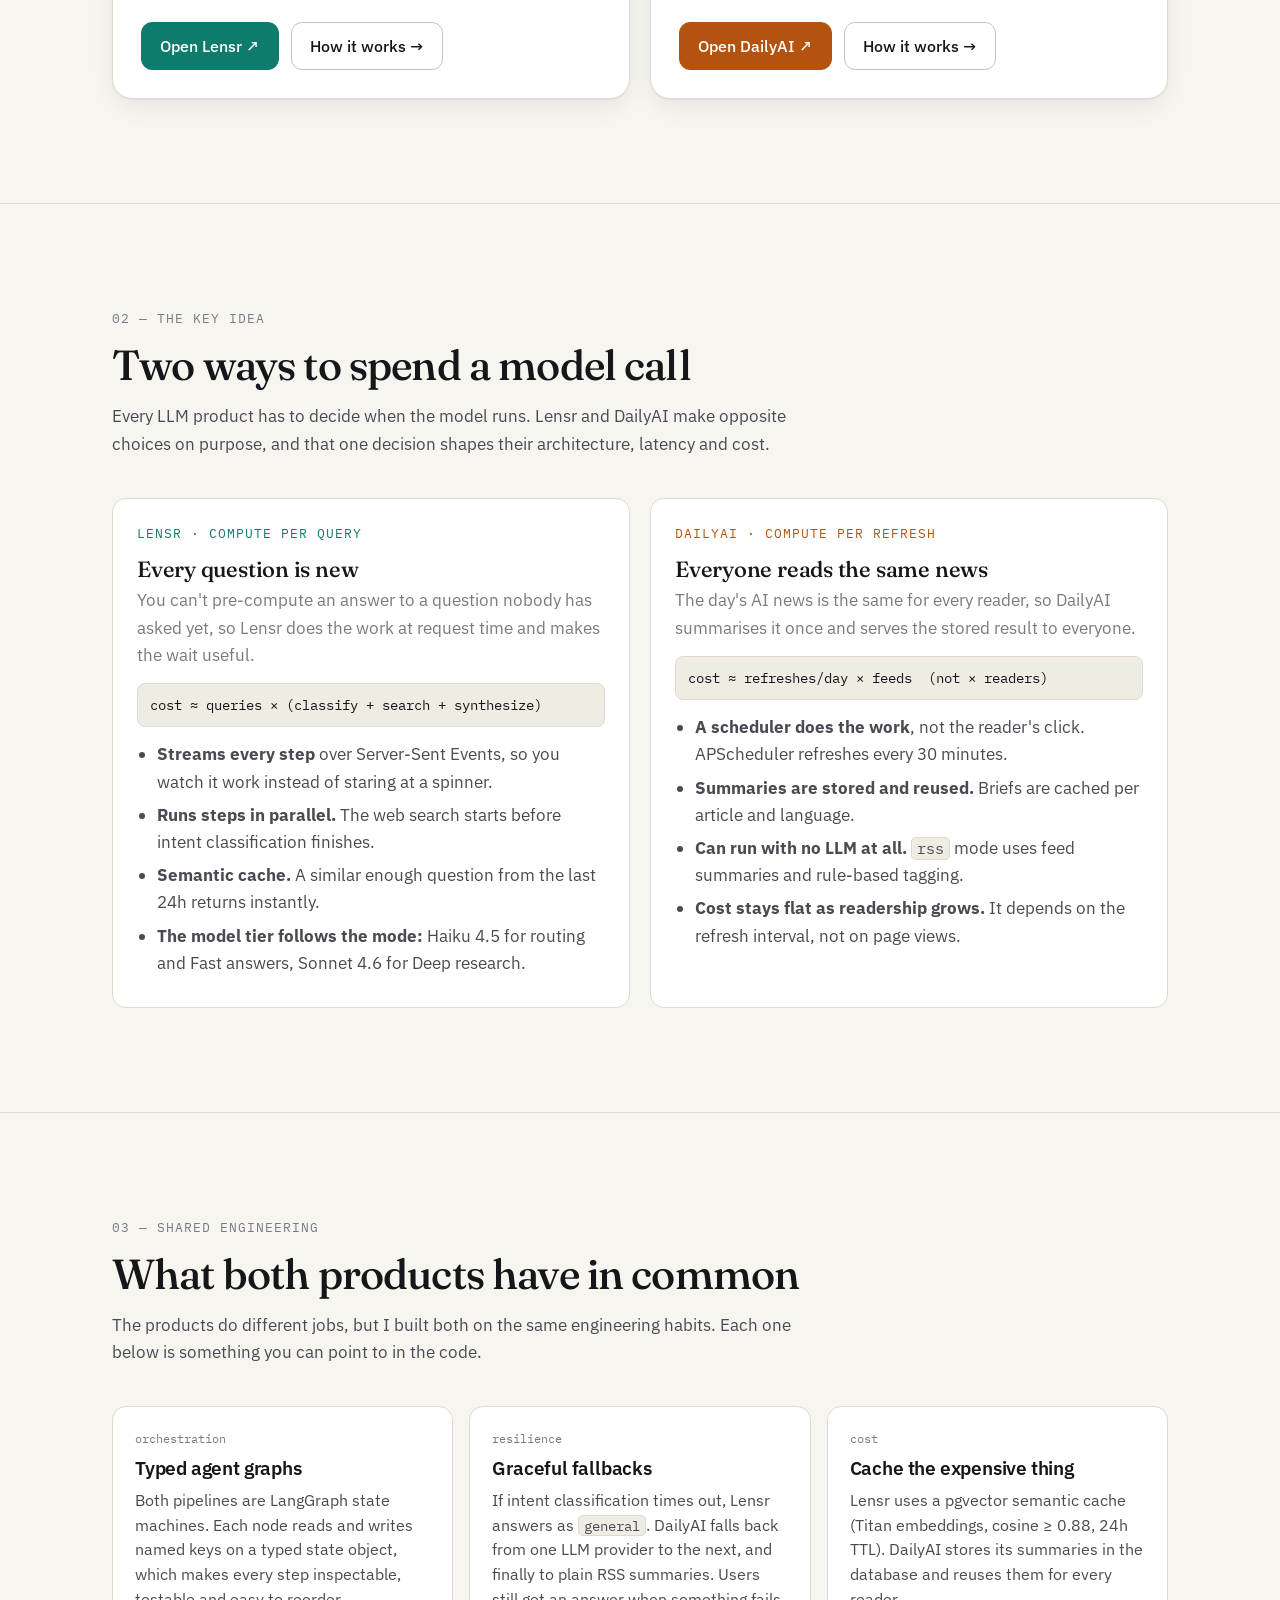
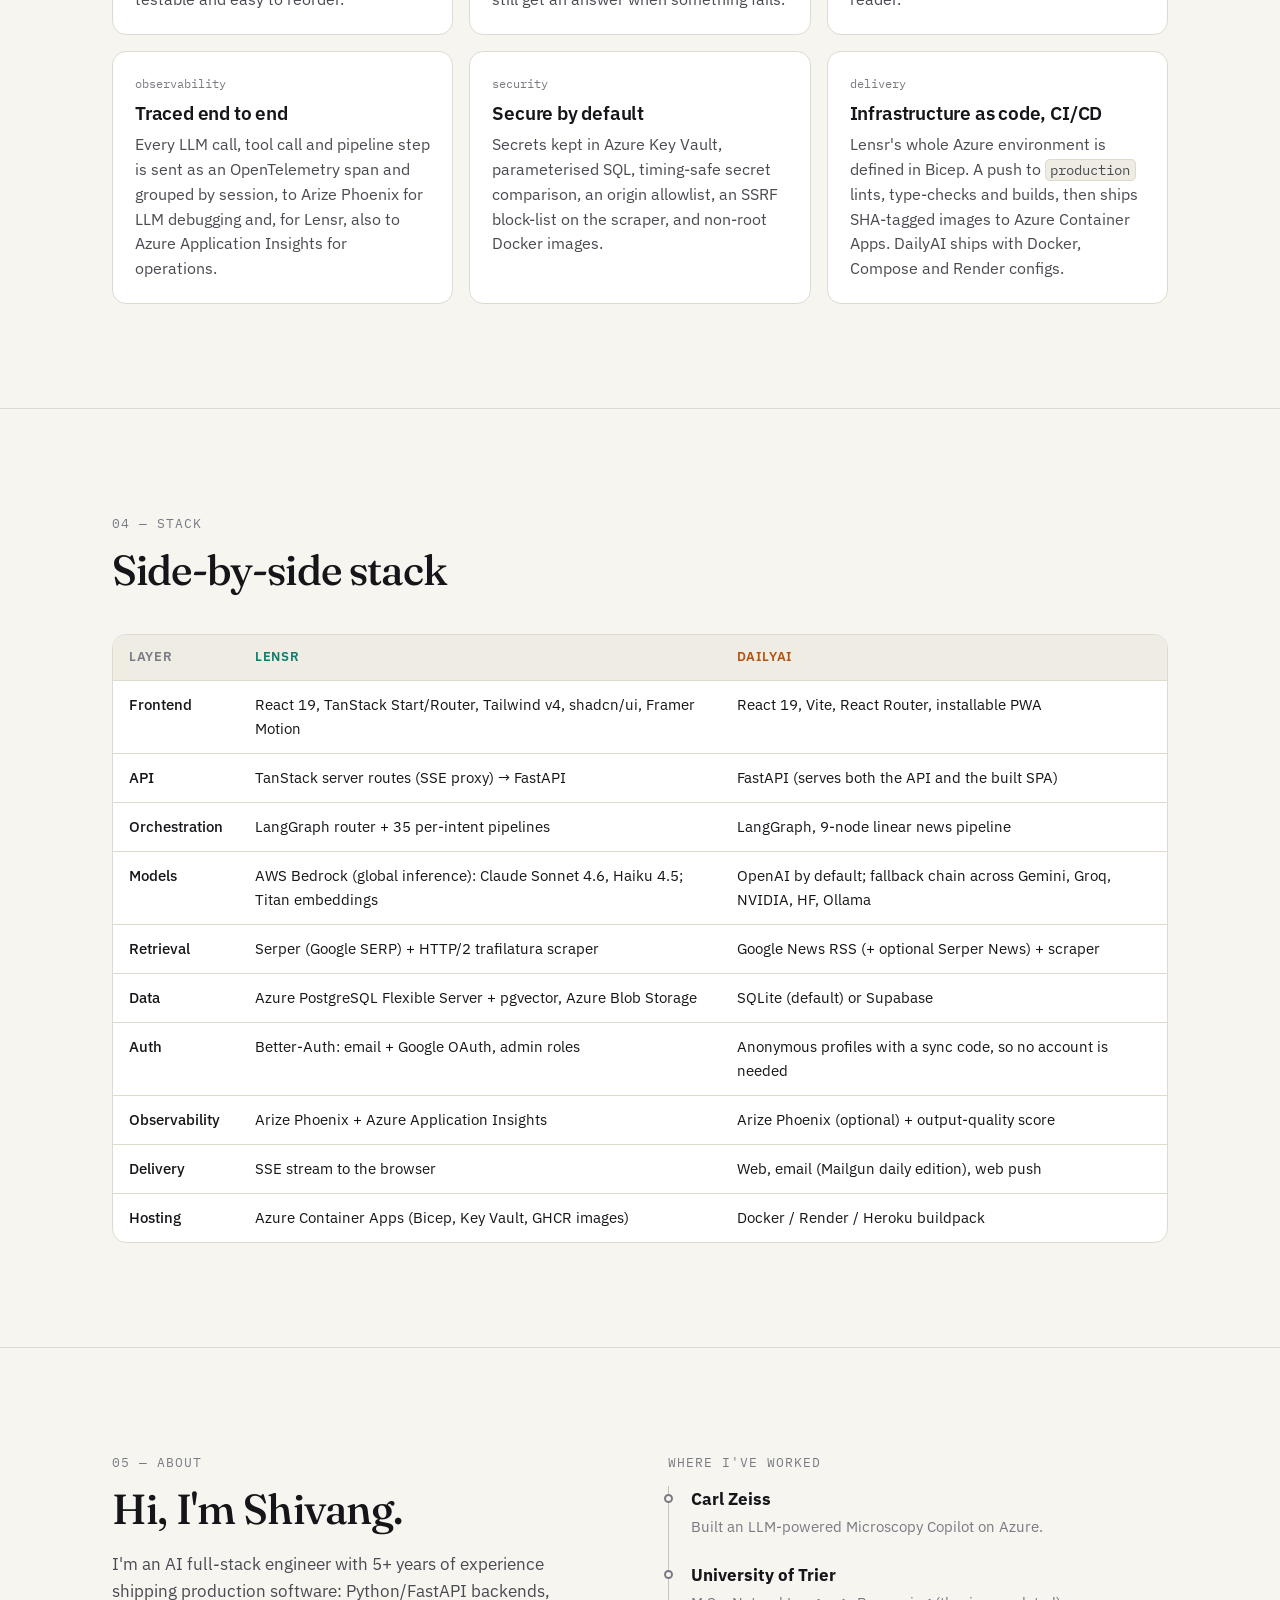
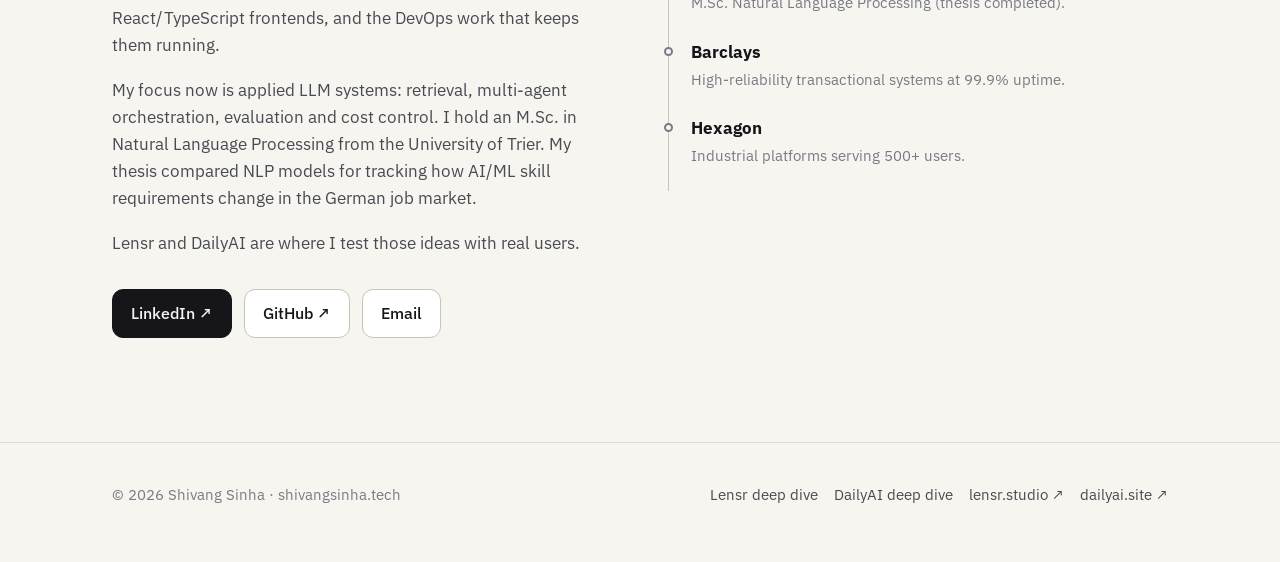
==== commit efe2a165: "Update Lensr content to production branch (Azure stack) Architecture now reflects Azure Container Ap" ====
--- a/index.html
+++ b/index.html
@@ -75,7 +75,7 @@
             <a class="product-url" href="https://lensr.studio" target="_blank" rel="noopener">lensr.studio ↗</a>
           </div>
           <p class="tagline">Ask anything and get a structured answer card instead of a page of links.</p>
-          <p>Lensr works out what you are trying to do (shop, plan a trip, cook, compare), sends the query to one of 35 specialised agents, searches and reads the live web, and streams back a card built for that task, with every source cited.</p>
+          <p>Lensr works out what you are trying to do (shop, plan a trip, cook, compare), sends the query to one of 35 specialised agents, searches and reads the live web, and streams back a card built for that task, with every source cited. It runs on Azure Container Apps, with Claude on AWS Bedrock.</p>
           <div class="stats">
             <div class="stat"><b>35</b><span>intent agents</span></div>
             <div class="stat"><b>10</b><span>purpose-built result cards</span></div>
@@ -138,7 +138,7 @@
             <li><strong>Streams every step</strong> over Server-Sent Events, so you watch it work instead of staring at a spinner.</li>
             <li><strong>Runs steps in parallel.</strong> The web search starts before intent classification finishes.</li>
             <li><strong>Semantic cache.</strong> A similar enough question from the last 24h returns instantly.</li>
-            <li><strong>Picks the model to fit the task:</strong> Haiku for routing and simple intents, Sonnet for deep synthesis.</li>
+            <li><strong>The model tier follows the mode:</strong> Haiku 4.5 for routing and Fast answers, Sonnet 4.6 for Deep research.</li>
           </ul>
         </div>
         <div class="compare-col reveal" style="--c:var(--daily)">
@@ -171,9 +171,9 @@
         <div class="card reveal"><span class="k">orchestration</span><h3>Typed agent graphs</h3><p>Both pipelines are LangGraph state machines. Each node reads and writes named keys on a typed state object, which makes every step inspectable, testable and easy to reorder.</p></div>
         <div class="card reveal"><span class="k">resilience</span><h3>Graceful fallbacks</h3><p>If intent classification times out, Lensr answers as <code>general</code>. DailyAI falls back from one LLM provider to the next, and finally to plain RSS summaries. Users still get an answer when something fails.</p></div>
         <div class="card reveal"><span class="k">cost</span><h3>Cache the expensive thing</h3><p>Lensr uses a pgvector semantic cache (Titan embeddings, cosine ≥ 0.88, 24h TTL). DailyAI stores its summaries in the database and reuses them for every reader.</p></div>
-        <div class="card reveal"><span class="k">observability</span><h3>Traced with Arize Phoenix</h3><p>Every LLM call, tool call and pipeline step is sent as an OpenTelemetry span and grouped by session. That way I can see what the model saw, how long it took and what it cost.</p></div>
-        <div class="card reveal"><span class="k">security</span><h3>Secure by default</h3><p>Row-level security on every table, timing-safe secret comparison, an origin allowlist, an SSRF block-list on the scraper, a non-root Docker image, and a server that refuses to start with an insecure default secret.</p></div>
-        <div class="card reveal"><span class="k">delivery</span><h3>CI, containers, deploy files</h3><p>GitHub Actions for lint, type-check and build. Multi-stage Dockerfiles. Ready-to-use configs for Vercel, Fly.io, Render and Docker Compose.</p></div>
+        <div class="card reveal"><span class="k">observability</span><h3>Traced end to end</h3><p>Every LLM call, tool call and pipeline step is sent as an OpenTelemetry span and grouped by session, to Arize Phoenix for LLM debugging and, for Lensr, also to Azure Application Insights for operations.</p></div>
+        <div class="card reveal"><span class="k">security</span><h3>Secure by default</h3><p>Secrets kept in Azure Key Vault, parameterised SQL, timing-safe secret comparison, an origin allowlist, an SSRF block-list on the scraper, and non-root Docker images.</p></div>
+        <div class="card reveal"><span class="k">delivery</span><h3>Infrastructure as code, CI/CD</h3><p>Lensr's whole Azure environment is defined in Bicep. A push to <code>production</code> lints, type-checks and builds, then ships SHA-tagged images to Azure Container Apps. DailyAI ships with Docker, Compose and Render configs.</p></div>
       </div>
     </div>
   </section>
@@ -191,15 +191,16 @@
         <table>
           <thead><tr><th>Layer</th><th class="lensr-c">Lensr</th><th class="daily-c">DailyAI</th></tr></thead>
           <tbody>
-            <tr><td>Frontend</td><td>React 19, TanStack Start/Router, Tailwind v4, shadcn/ui</td><td>React 19, Vite, React Router, installable PWA</td></tr>
+            <tr><td>Frontend</td><td>React 19, TanStack Start/Router, Tailwind v4, shadcn/ui, Framer Motion</td><td>React 19, Vite, React Router, installable PWA</td></tr>
             <tr><td>API</td><td>TanStack server routes (SSE proxy) → FastAPI</td><td>FastAPI (serves both the API and the built SPA)</td></tr>
             <tr><td>Orchestration</td><td>LangGraph router + 35 per-intent pipelines</td><td>LangGraph, 9-node linear news pipeline</td></tr>
-            <tr><td>Models</td><td>AWS Bedrock: Claude Sonnet 4.5, Haiku 4.5, Vision; Titan embeddings</td><td>OpenAI by default; fallback chain across Gemini, Groq, NVIDIA, HF, Ollama</td></tr>
-            <tr><td>Retrieval</td><td>Serper (Google SERP) + trafilatura scraper</td><td>Google News RSS (+ optional Serper News) + scraper</td></tr>
-            <tr><td>Data</td><td>Supabase Postgres, RLS, Storage, pgvector cache</td><td>SQLite (default) or Supabase</td></tr>
-            <tr><td>Auth</td><td>Supabase email + Google OAuth, role table</td><td>Anonymous profiles with a sync code, so no account is needed</td></tr>
+            <tr><td>Models</td><td>AWS Bedrock (global inference): Claude Sonnet 4.6, Haiku 4.5; Titan embeddings</td><td>OpenAI by default; fallback chain across Gemini, Groq, NVIDIA, HF, Ollama</td></tr>
+            <tr><td>Retrieval</td><td>Serper (Google SERP) + HTTP/2 trafilatura scraper</td><td>Google News RSS (+ optional Serper News) + scraper</td></tr>
+            <tr><td>Data</td><td>Azure PostgreSQL Flexible Server + pgvector, Azure Blob Storage</td><td>SQLite (default) or Supabase</td></tr>
+            <tr><td>Auth</td><td>Better-Auth: email + Google OAuth, admin roles</td><td>Anonymous profiles with a sync code, so no account is needed</td></tr>
+            <tr><td>Observability</td><td>Arize Phoenix + Azure Application Insights</td><td>Arize Phoenix (optional) + output-quality score</td></tr>
             <tr><td>Delivery</td><td>SSE stream to the browser</td><td>Web, email (Mailgun daily edition), web push</td></tr>
-            <tr><td>Hosting</td><td>Vercel (web) + Docker on Fly.io / Render</td><td>Docker / Render / Heroku buildpack</td></tr>
+            <tr><td>Hosting</td><td>Azure Container Apps (Bicep, Key Vault, GHCR images)</td><td>Docker / Render / Heroku buildpack</td></tr>
           </tbody>
         </table>
       </div>
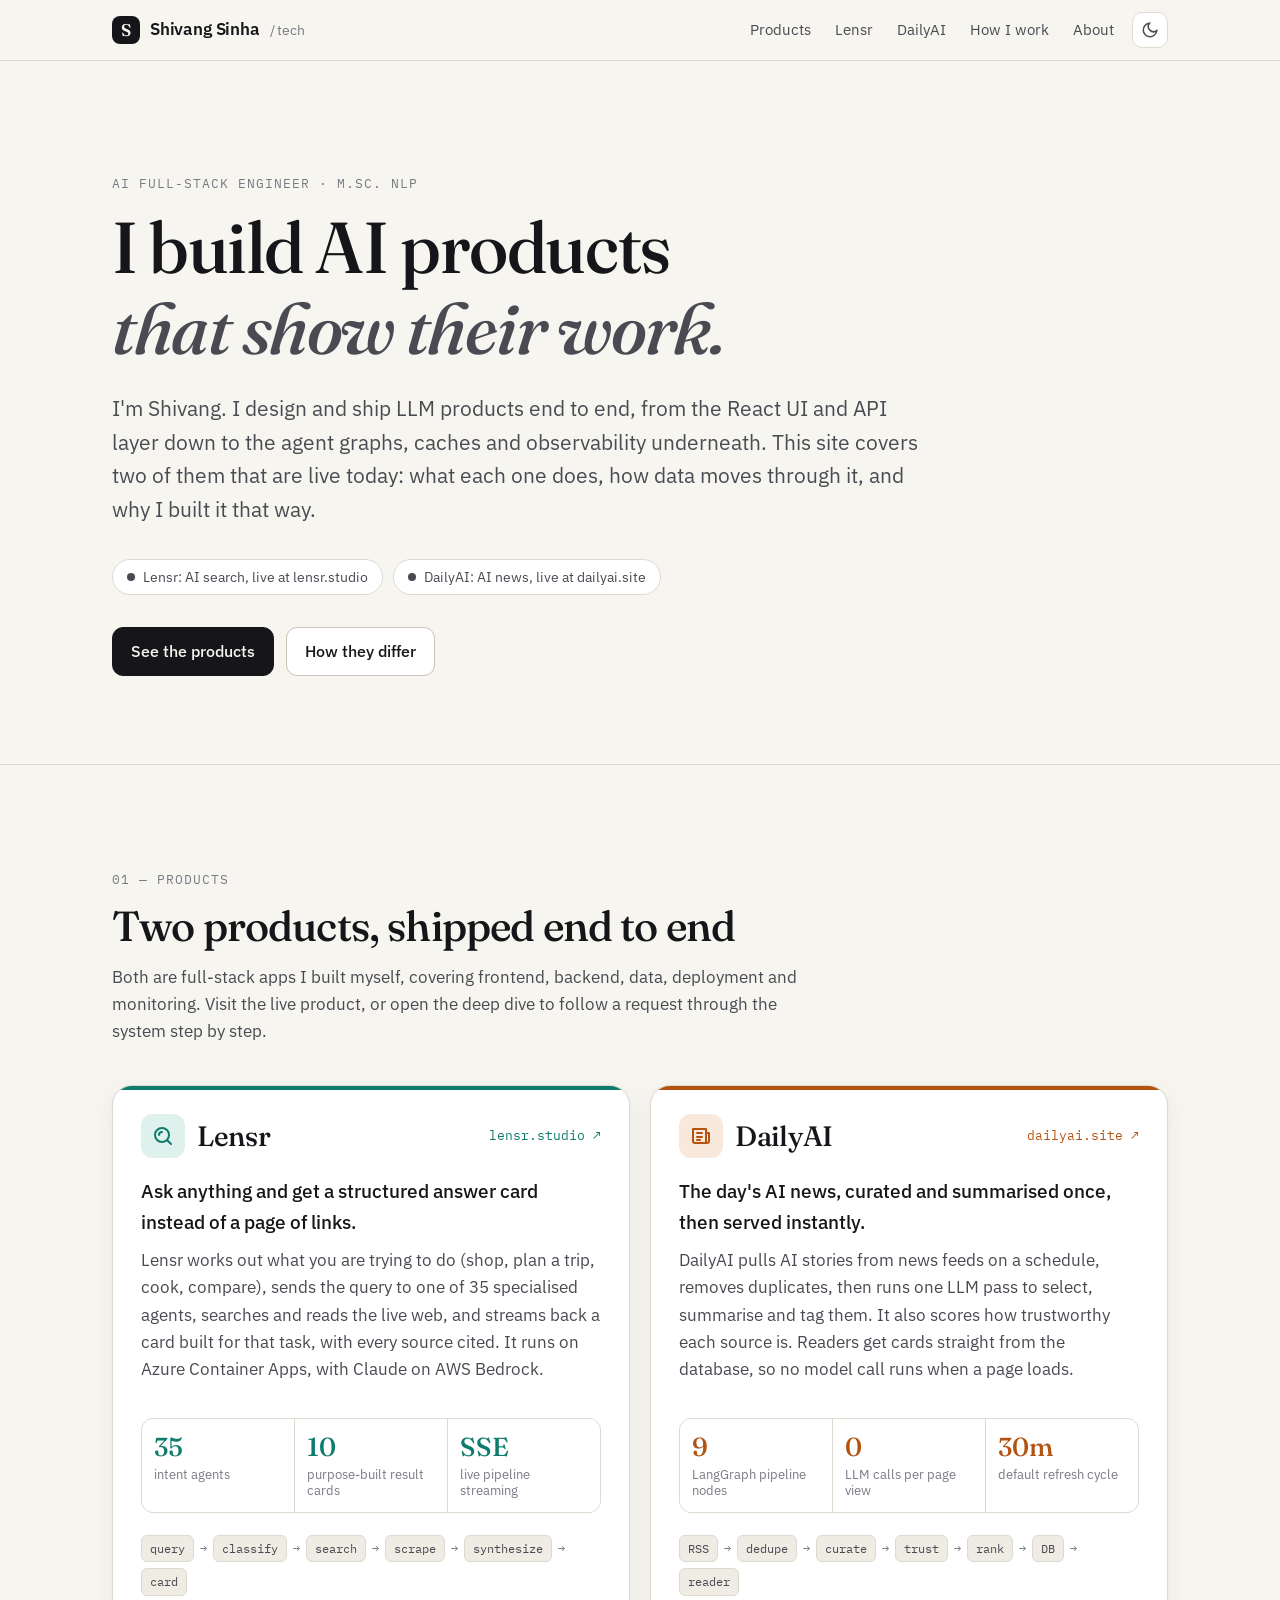
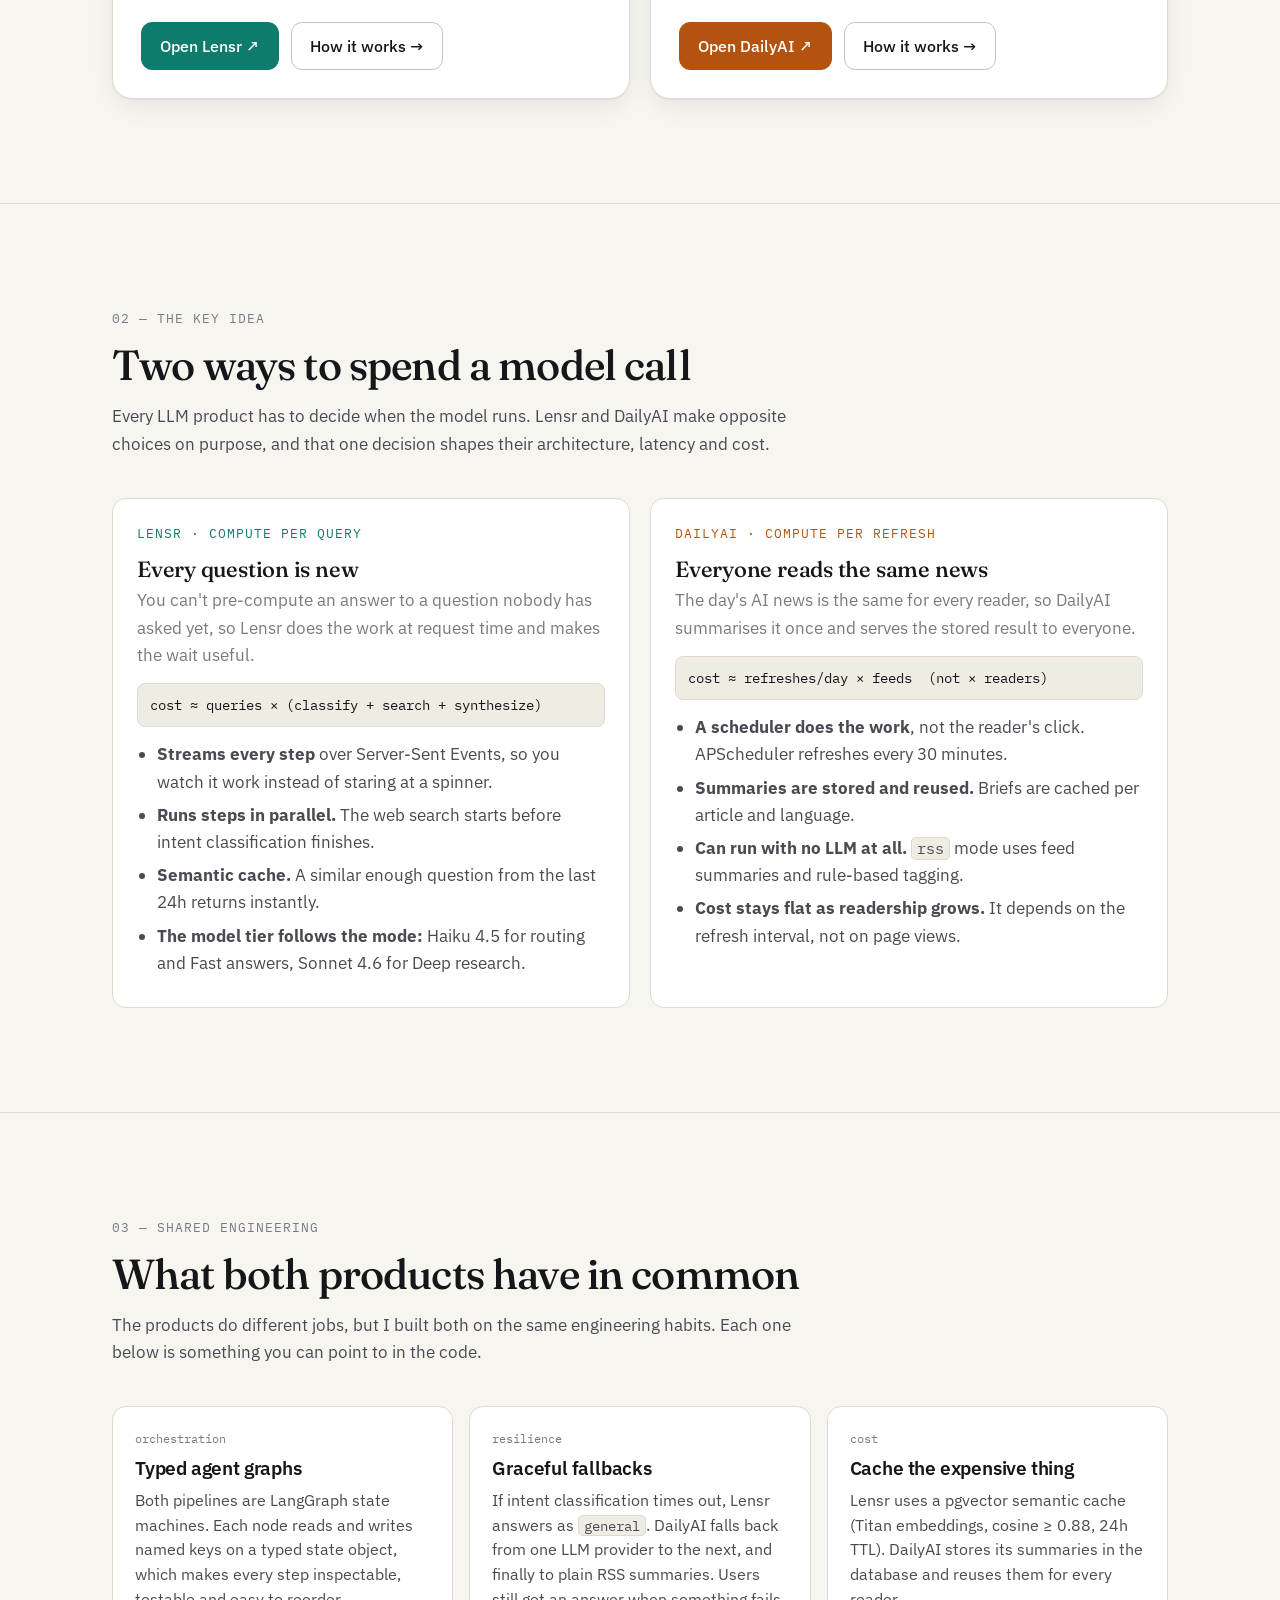
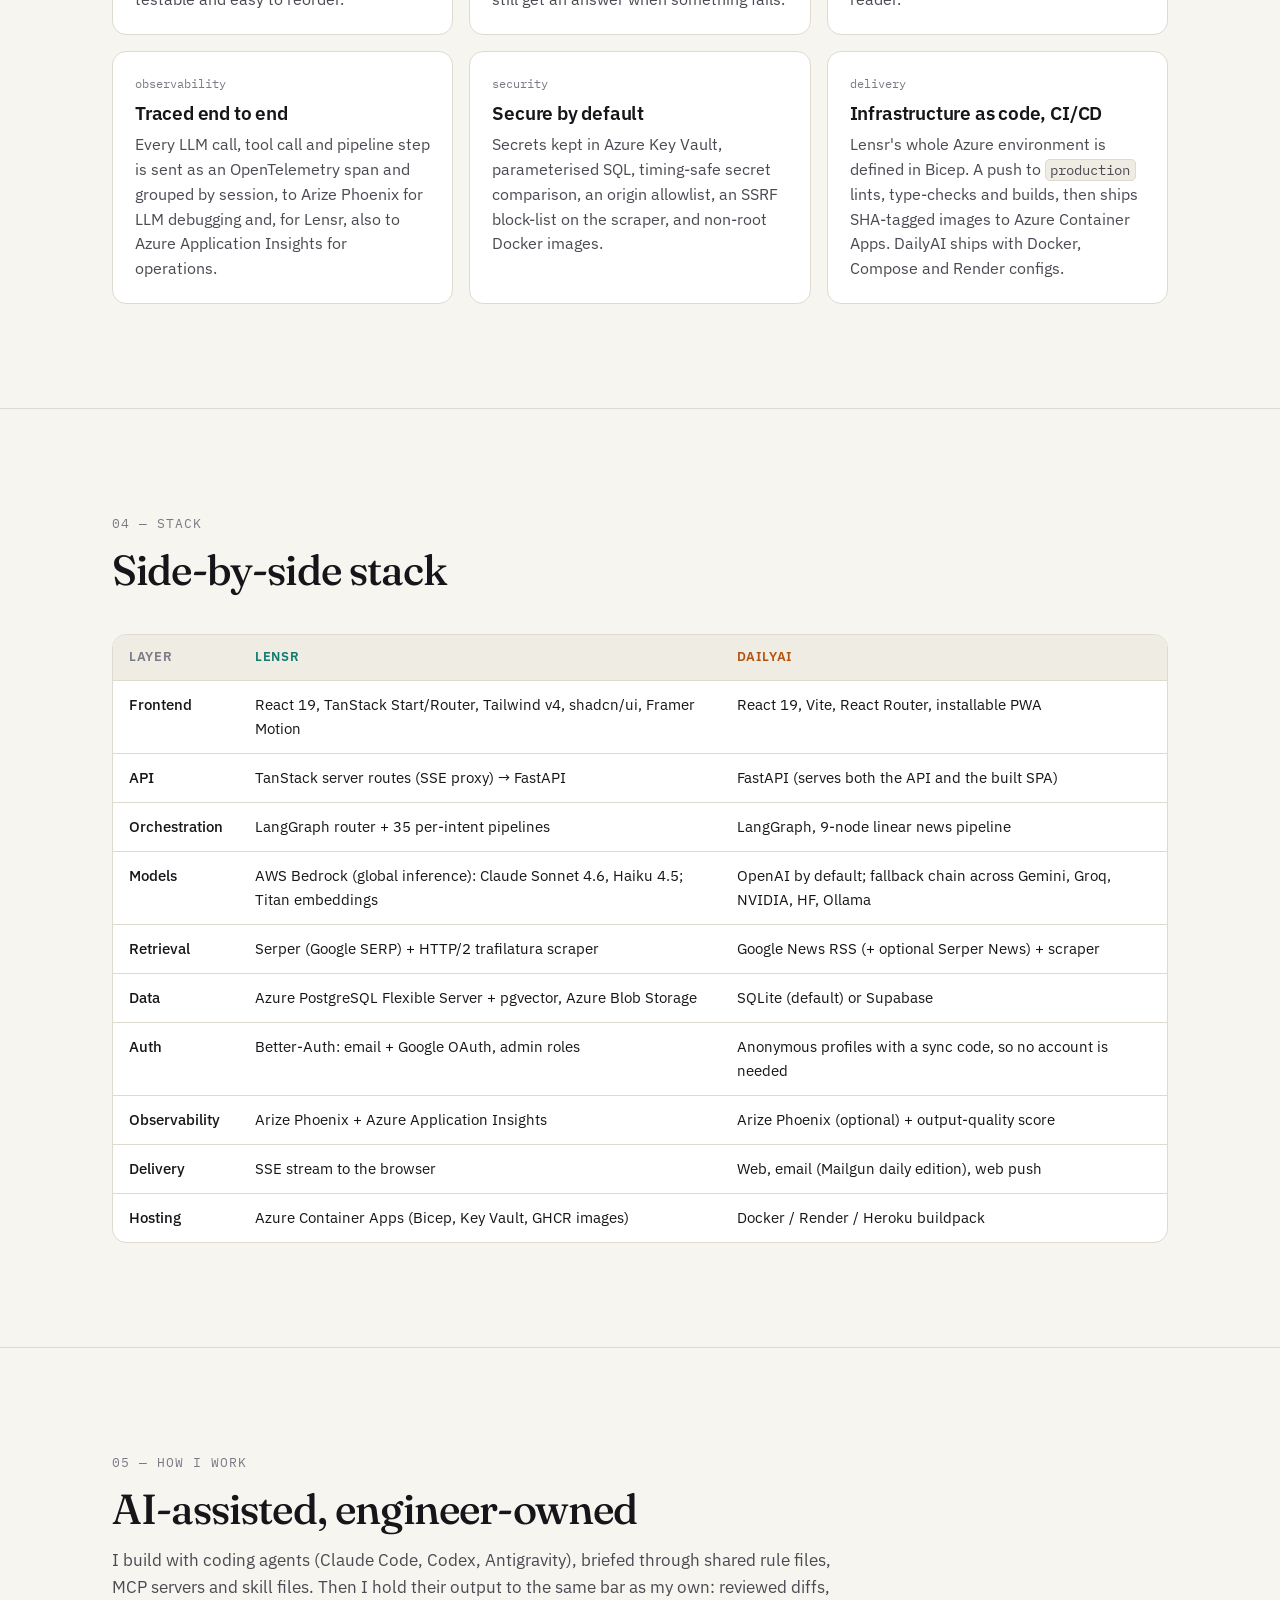
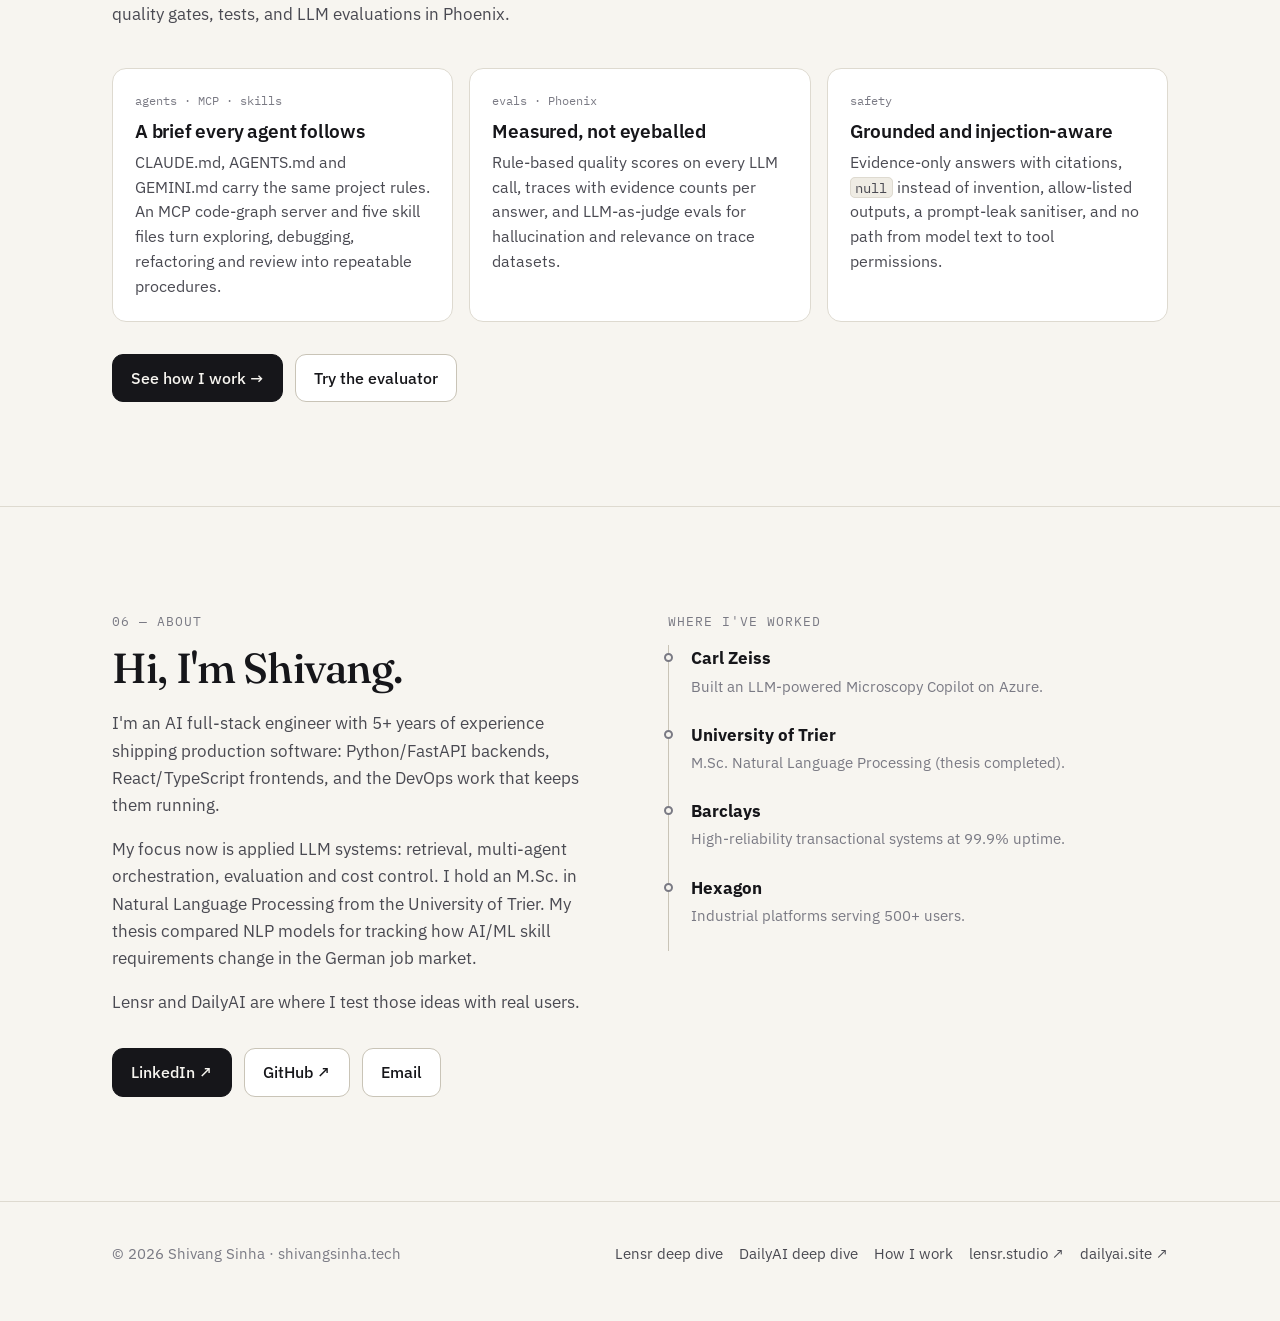
==== commit 5ca151d9: "Add How I work page: AI tooling, evals, safety, quality gates New practice.html covers the agent too" ====
--- a/index.html
+++ b/index.html
@@ -20,11 +20,12 @@
 
 <header class="site-header">
   <div class="wrap">
-    <a class="brand" href="./"><span class="brand-mark">S</span>Shivang Sinha <small>/ tech</small></a>
+    <a class="brand" href="./"><span class="brand-mark">S</span><span class="bn">Shivang Sinha</span> <small>/ tech</small></a>
     <nav class="nav" aria-label="Main">
       <a href="#products" class="hide-sm">Products</a>
       <a href="lensr.html">Lensr</a>
       <a href="dailyai.html">DailyAI</a>
+      <a href="practice.html">How I work</a>
       <a href="#about" class="hide-sm">About</a>
       <button class="theme-btn" type="button"></button>
     </nav>
@@ -209,11 +210,33 @@
 
   <hr class="rule">
 
+  <!-- ── How I work ───────────────────────────────── -->
+  <section id="practice">
+    <div class="wrap">
+      <div class="section-head reveal">
+        <span class="eyebrow">05 — How I work</span>
+        <h2>AI-assisted, engineer-owned</h2>
+        <p>I build with coding agents (Claude Code, Codex, Antigravity), briefed through shared rule files, MCP servers and skill files. Then I hold their output to the same bar as my own: reviewed diffs, quality gates, tests, and LLM evaluations in Phoenix.</p>
+      </div>
+      <div class="grid-3">
+        <div class="card reveal"><span class="k">agents · MCP · skills</span><h3>A brief every agent follows</h3><p>CLAUDE.md, AGENTS.md and GEMINI.md carry the same project rules. An MCP code-graph server and five skill files turn exploring, debugging, refactoring and review into repeatable procedures.</p></div>
+        <div class="card reveal"><span class="k">evals · Phoenix</span><h3>Measured, not eyeballed</h3><p>Rule-based quality scores on every LLM call, traces with evidence counts per answer, and LLM-as-judge evals for hallucination and relevance on trace datasets.</p></div>
+        <div class="card reveal"><span class="k">safety</span><h3>Grounded and injection-aware</h3><p>Evidence-only answers with citations, <code>null</code> instead of invention, allow-listed outputs, a prompt-leak sanitiser, and no path from model text to tool permissions.</p></div>
+      </div>
+      <div class="btn-row">
+        <a class="btn primary" href="practice.html">See how I work →</a>
+        <a class="btn" href="practice.html#playground">Try the evaluator</a>
+      </div>
+    </div>
+  </section>
+
+  <hr class="rule">
+
   <!-- ── About ─────────────────────────────────────── -->
   <section id="about">
     <div class="wrap two-col">
       <div class="reveal">
-        <span class="eyebrow">05 — About</span>
+        <span class="eyebrow">06 — About</span>
         <h2 style="margin-bottom:18px">Hi, I'm Shivang.</h2>
         <div class="prose">
           <p>I'm an AI full-stack engineer with 5+ years of experience shipping production software: Python/FastAPI backends, React/TypeScript frontends, and the DevOps work that keeps them running.</p>
@@ -245,6 +268,7 @@
     <nav aria-label="Footer">
       <a href="lensr.html">Lensr deep dive</a>
       <a href="dailyai.html">DailyAI deep dive</a>
+      <a href="practice.html">How I work</a>
       <a href="https://lensr.studio" target="_blank" rel="noopener">lensr.studio ↗</a>
       <a href="https://dailyai.site" target="_blank" rel="noopener">dailyai.site ↗</a>
     </nav>
--- a/assets/styles.css
+++ b/assets/styles.css
@@ -394,3 +394,60 @@
   .explorer-bar .label { display: none; }
   .replay-log { min-height: 220px; }
 }
+
+/* ── How-I-work page ────────────────────────────────── */
+:root { --work: #5b4fd6; --work-soft: #e9e7fb; --ok: #1f7a4a; --warn: #a15c00; --bad: #b3261e; }
+@media (prefers-color-scheme: dark) { :root:not([data-theme="light"]) { --work: #a69dff; --work-soft: #25224a; --ok: #6fd39c; --warn: #f0b35a; --bad: #ff8a80; } }
+:root[data-theme="dark"] { --work: #a69dff; --work-soft: #25224a; --ok: #6fd39c; --warn: #f0b35a; --bad: #ff8a80; }
+.work-c { color: var(--work); }
+.p-hero.work { --c: var(--work); --soft: var(--work-soft); }
+.explorer.work { --c: var(--work); --soft: var(--work-soft); }
+.btn.work { background: var(--work); color: #fff; border-color: var(--work); }
+:root[data-theme="dark"] .btn.work { color: #111; }
+@media (prefers-color-scheme: dark) { :root:not([data-theme="light"]) .btn.work { color: #111; } }
+
+.tool-card { display: flex; flex-direction: column; gap: 10px; }
+.tool-card .files { display: flex; flex-wrap: wrap; gap: 6px; margin-top: auto; padding-top: 6px; }
+.tool-card .files code { font-size: 12px; }
+
+.layers { display: grid; gap: 16px; }
+@media (min-width: 900px) { .layers { grid-template-columns: repeat(3, 1fr); } }
+.layer { border: 1px solid var(--line); border-radius: var(--radius); background: var(--bg-elev); padding: 22px; position: relative; }
+.layer .lnum { font-family: var(--font-serif); font-size: 40px; line-height: 1; color: var(--work); display: block; margin-bottom: 10px; }
+.layer h3 { font-family: var(--font-sans); font-size: 19px; font-weight: 600; margin-bottom: 4px; }
+.layer .meta { font-family: var(--font-mono); font-size: 12px; color: var(--ink-3); margin-bottom: 12px; display: block; }
+.layer p, .layer li { color: var(--ink-2); font-size: 15.5px; }
+.layer ul { padding-left: 18px; margin: 10px 0 0; }
+
+.evaluator { border: 1px solid var(--line); border-radius: 18px; background: var(--bg-elev); overflow: hidden; box-shadow: var(--shadow); }
+.evaluator-grid { display: grid; }
+@media (min-width: 900px) { .evaluator-grid { grid-template-columns: 1.2fr 1fr; } }
+.evaluator-grid > * { min-width: 0; }
+.eval-in { padding: 20px; border-bottom: 1px solid var(--line); }
+@media (min-width: 900px) { .eval-in { border-bottom: 0; border-right: 1px solid var(--line); } }
+.eval-in textarea { width: 100%; min-height: 150px; resize: vertical; font: inherit; font-size: 15px; line-height: 1.5; color: var(--ink); background: var(--bg-sunk); border: 1px solid var(--line-strong); border-radius: 12px; padding: 12px 14px; }
+.eval-in textarea:focus { outline: 2px solid var(--work); outline-offset: 1px; }
+.presets { display: flex; flex-wrap: wrap; gap: 6px; margin-bottom: 12px; }
+.presets button { font: inherit; font-size: 13px; border: 1px solid var(--line-strong); background: var(--bg-elev); color: var(--ink-2); border-radius: 999px; padding: 4px 12px; cursor: pointer; }
+.presets button:hover { color: var(--ink); border-color: var(--ink-3); }
+.eval-out { padding: 20px; background: var(--bg-sunk); }
+.verdict { display: flex; align-items: baseline; gap: 12px; margin-bottom: 14px; }
+.verdict b { font-family: var(--font-serif); font-size: 44px; font-weight: 500; line-height: 1; }
+.verdict .lab { font-family: var(--font-mono); font-size: 13px; padding: 3px 10px; border-radius: 999px; border: 1px solid currentColor; }
+.lab.pass { color: var(--ok); } .lab.needs-review { color: var(--warn); } .lab.fail { color: var(--bad); }
+.checks { list-style: none; margin: 0 0 14px; padding: 0; display: grid; gap: 6px; }
+.checks li { display: grid; grid-template-columns: 22px 1fr auto; gap: 8px; align-items: center; font-size: 14.5px; background: var(--bg-elev); border: 1px solid var(--line); border-radius: 10px; padding: 8px 10px; }
+.checks .ic { font-family: var(--font-mono); font-weight: 600; }
+.checks .ic.y { color: var(--ok); } .checks .ic.n { color: var(--bad); }
+.checks .w { font-family: var(--font-mono); font-size: 12px; color: var(--ink-3); }
+.sanitize { font-size: 14px; color: var(--ink-2); border-top: 1px dashed var(--line-strong); padding-top: 12px; }
+.sanitize strong { color: var(--ink); }
+
+.defence { display: grid; gap: 0; border-top: 1px solid var(--line); }
+.defence > div { display: grid; gap: 4px 24px; padding: 16px 0; border-bottom: 1px solid var(--line); }
+@media (min-width: 800px) { .defence > div { grid-template-columns: 240px 1fr 180px; align-items: baseline; } }
+.defence b { font-weight: 600; }
+.defence p { margin: 0; color: var(--ink-2); font-size: 15.5px; }
+.defence code.where { font-size: 12px; color: var(--ink-3); background: none; border: 0; padding: 0; }
+.honest { margin-top: 20px; }
+@media (max-width: 440px) { .brand .bn { display: none; } .nav a { padding: 6px 8px; } }
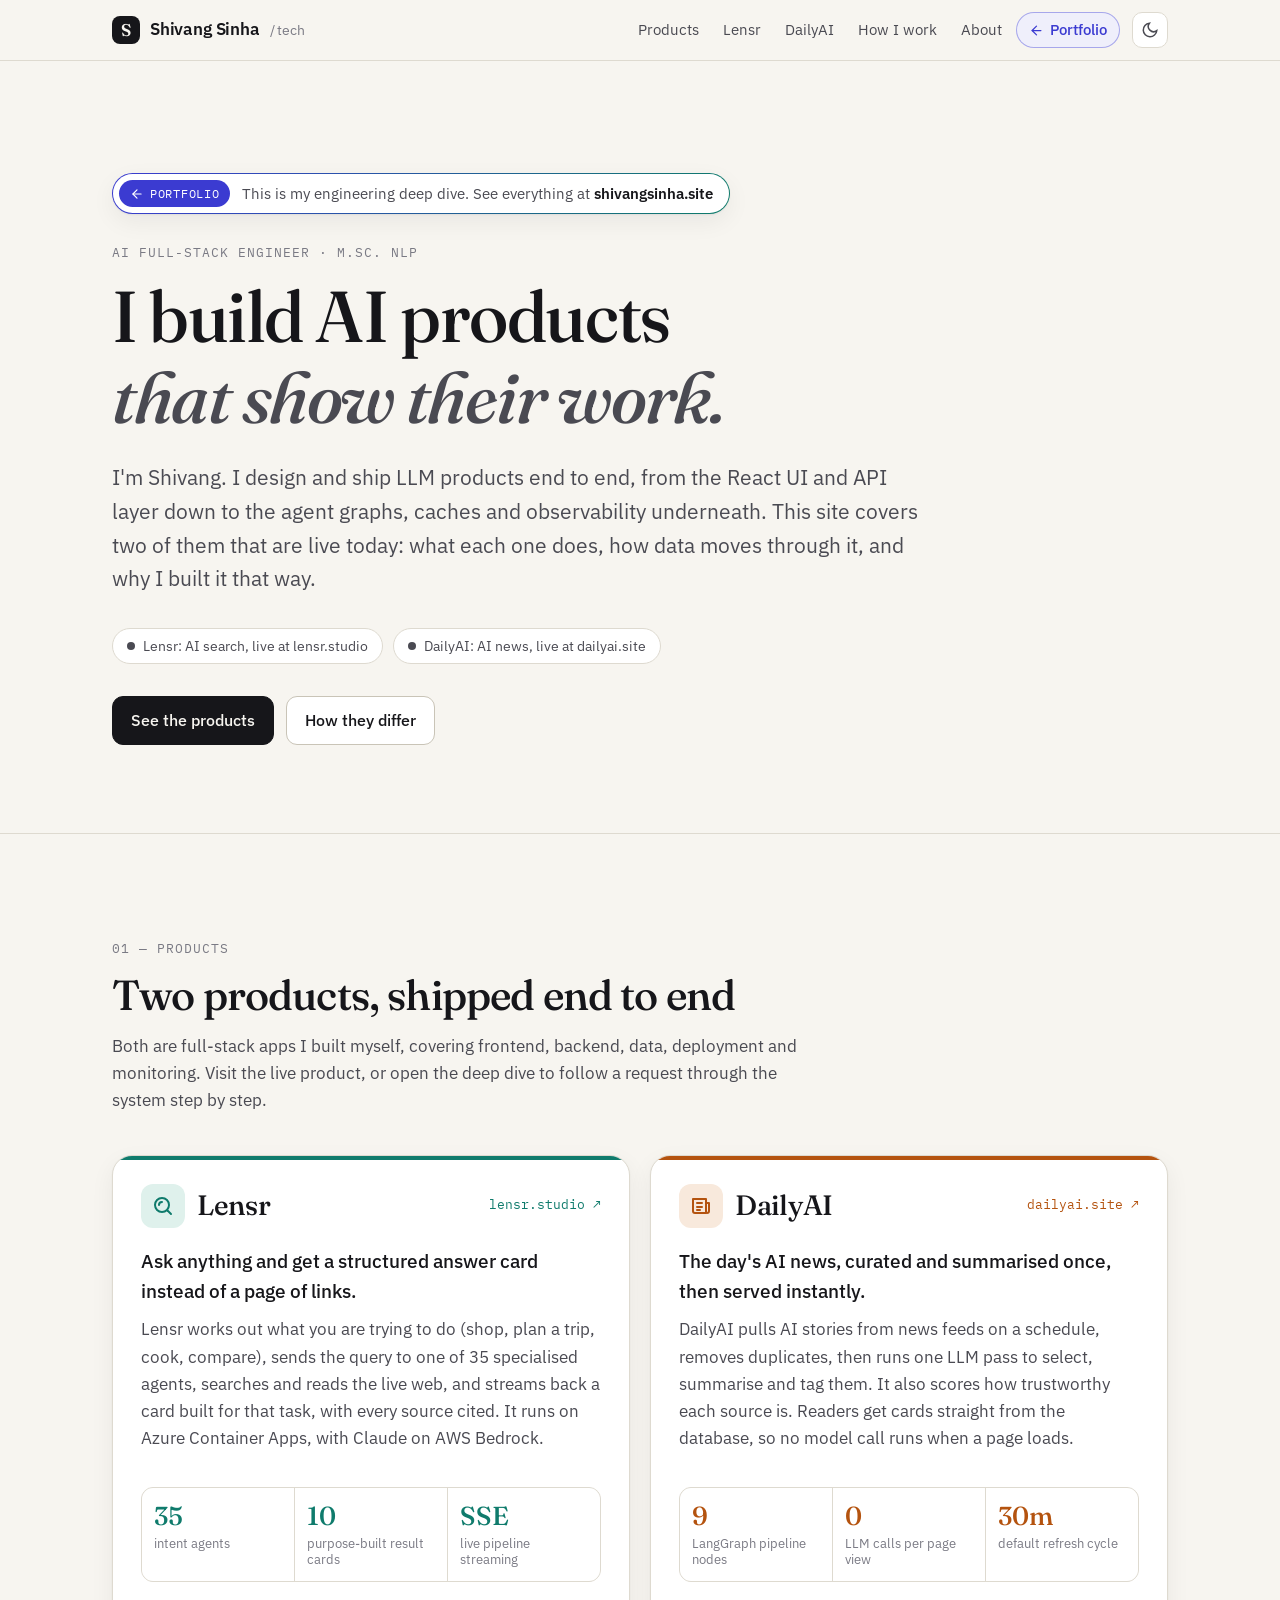
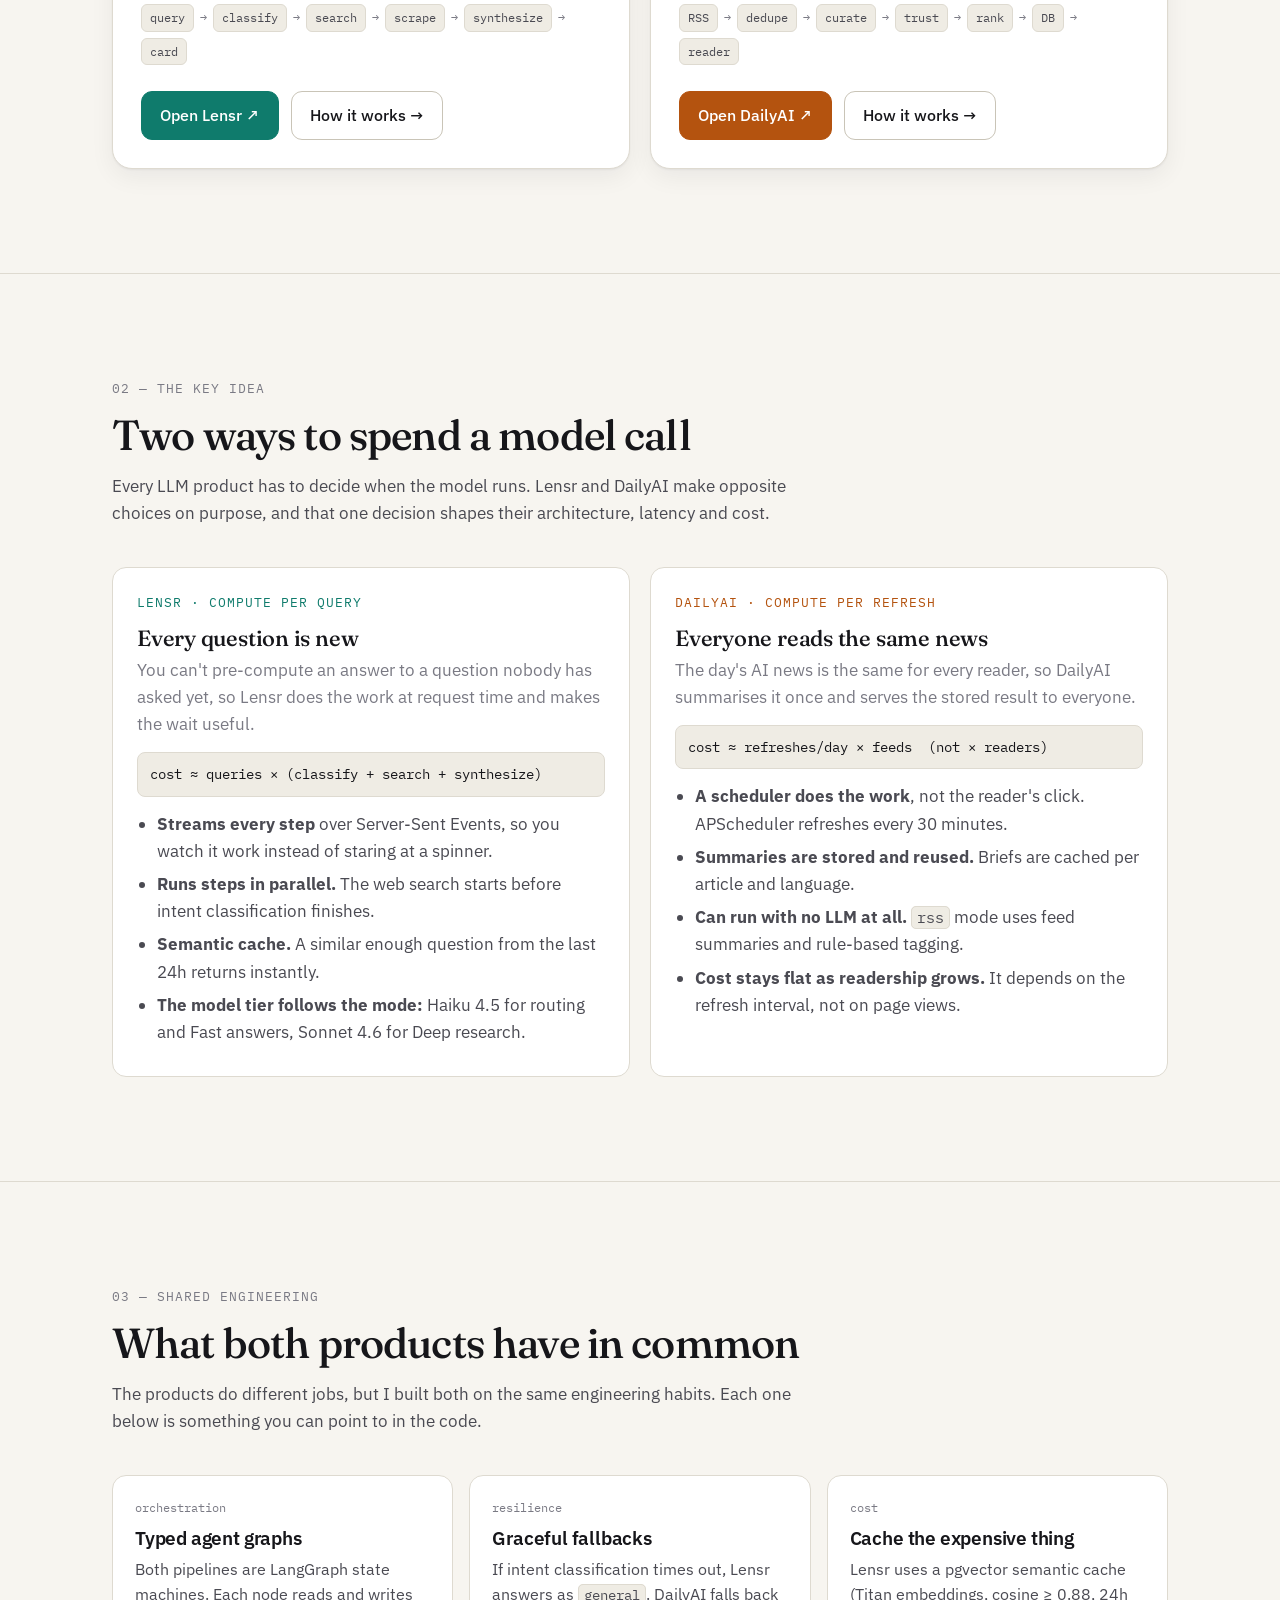
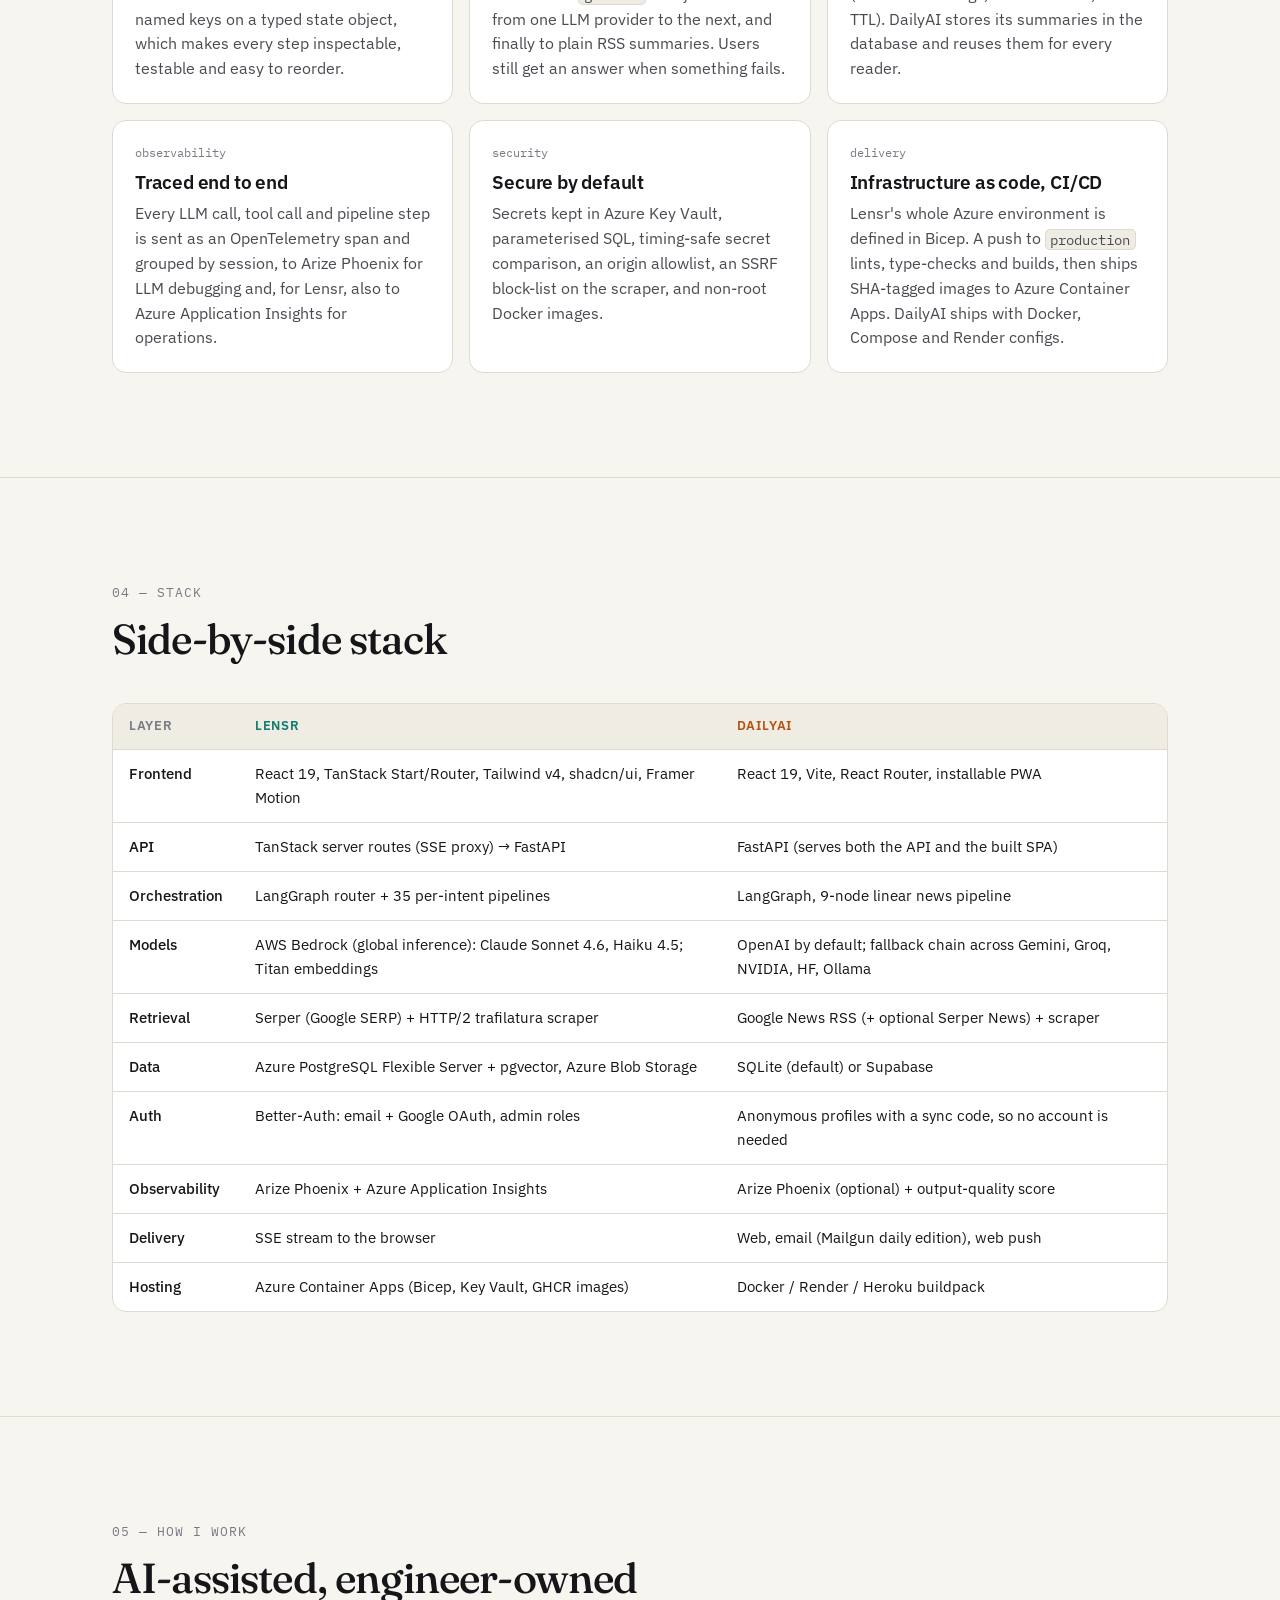
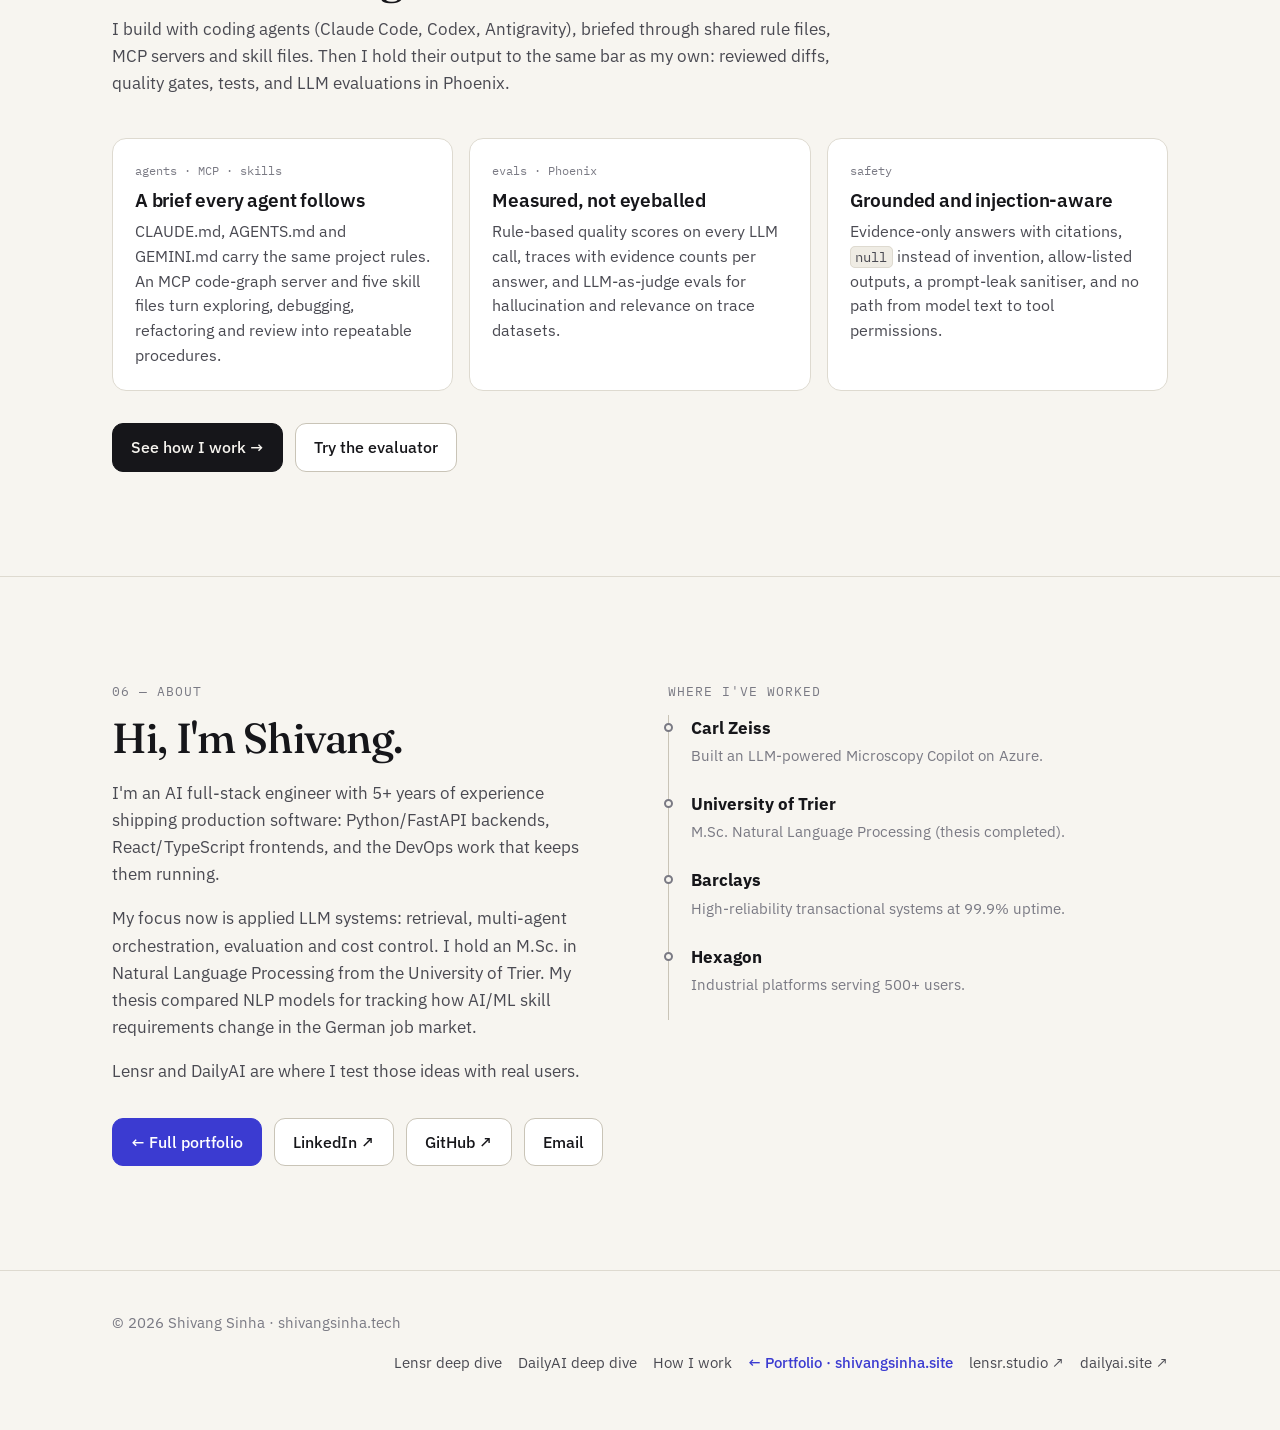
==== commit 28303e94: "Add links back to portfolio at shivangsinha.site Hero ribbon and About button on the homepage, a Por" ====
--- a/index.html
+++ b/index.html
@@ -15,6 +15,7 @@
   <link rel="preconnect" href="https://fonts.gstatic.com" crossorigin>
   <link href="https://fonts.googleapis.com/css2?family=Fraunces:ital,opsz,wght@0,9..144,400;0,9..144,500;0,9..144,600;1,9..144,400&family=IBM+Plex+Mono:wght@400;500&family=IBM+Plex+Sans:wght@400;500;600&display=swap" rel="stylesheet">
   <link rel="stylesheet" href="assets/styles.css">
+  <script defer src="https://cloud.umami.is/script.js" data-website-id="91d161ec-6c47-4dc2-939a-483b3b2373dd"></script>
 </head>
 <body>
 
@@ -27,6 +28,7 @@
       <a href="dailyai.html">DailyAI</a>
       <a href="practice.html">How I work</a>
       <a href="#about" class="hide-sm">About</a>
+      <a class="portfolio-pill" href="https://shivangsinha.site" aria-label="Back to portfolio at shivangsinha.site"><svg viewBox="0 0 24 24" fill="none" stroke="currentColor" stroke-width="2" stroke-linecap="round" stroke-linejoin="round" aria-hidden="true"><path d="M19 12H5"/><path d="M12 19l-7-7 7-7"/></svg><span class="pp-text">Portfolio</span></a>
       <button class="theme-btn" type="button"></button>
     </nav>
   </div>
@@ -36,6 +38,10 @@
   <!-- ── Hero ─────────────────────────────────────── -->
   <section class="hero">
     <div class="wrap">
+      <a class="portfolio-ribbon" href="https://shivangsinha.site">
+        <span class="pr-tag"><svg viewBox="0 0 24 24" fill="none" stroke="currentColor" stroke-width="2" stroke-linecap="round" stroke-linejoin="round" aria-hidden="true"><path d="M19 12H5"/><path d="M12 19l-7-7 7-7"/></svg>Portfolio</span>
+        <span class="pr-text">This is my engineering deep dive. See everything at <b>shivangsinha.site</b></span>
+      </a>
       <span class="eyebrow">AI Full-Stack Engineer · M.Sc. NLP</span>
       <h1>I build AI products<br><em>that show their work.</em></h1>
       <p class="lede">
@@ -244,7 +250,8 @@
           <p>Lensr and DailyAI are where I test those ideas with real users.</p>
         </div>
         <div class="btn-row">
-          <a class="btn primary" href="https://www.linkedin.com/in/shivang-sinha-92755012b" target="_blank" rel="noopener">LinkedIn ↗</a>
+          <a class="btn portfolio" href="https://shivangsinha.site">← Full portfolio</a>
+          <a class="btn" href="https://www.linkedin.com/in/shivang-sinha-92755012b" target="_blank" rel="noopener">LinkedIn ↗</a>
           <a class="btn" href="https://github.com/shivang-7135" target="_blank" rel="noopener">GitHub ↗</a>
           <a class="btn" href="mailto:shivangsinha2@gmail.com">Email</a>
         </div>
@@ -269,6 +276,7 @@
       <a href="lensr.html">Lensr deep dive</a>
       <a href="dailyai.html">DailyAI deep dive</a>
       <a href="practice.html">How I work</a>
+      <a class="footer-portfolio" href="https://shivangsinha.site">← Portfolio · shivangsinha.site</a>
       <a href="https://lensr.studio" target="_blank" rel="noopener">lensr.studio ↗</a>
       <a href="https://dailyai.site" target="_blank" rel="noopener">dailyai.site ↗</a>
     </nav>
--- a/assets/styles.css
+++ b/assets/styles.css
@@ -451,3 +451,55 @@
 .defence code.where { font-size: 12px; color: var(--ink-3); background: none; border: 0; padding: 0; }
 .honest { margin-top: 20px; }
 @media (max-width: 440px) { .brand .bn { display: none; } .nav a { padding: 6px 8px; } }
+
+/* ── Portfolio link (back to shivangsinha.site) ───────────── */
+.nav a.portfolio-pill {
+  display: inline-flex; align-items: center; gap: 6px;
+  color: var(--accent); font-weight: 500;
+  border: 1px solid color-mix(in srgb, var(--accent) 40%, transparent);
+  background: color-mix(in srgb, var(--accent) 8%, var(--bg-elev));
+  border-radius: 999px; padding: 5px 12px; margin-right: 4px;
+}
+.nav a.portfolio-pill:hover { color: var(--accent); background: color-mix(in srgb, var(--accent) 16%, var(--bg-elev)); }
+.portfolio-pill svg { width: 15px; height: 15px; flex: none; }
+@media (max-width: 560px) {
+  .nav a.portfolio-pill { padding: 6px 8px; }
+  .nav a.portfolio-pill .pp-text { display: none; }
+}
+
+.portfolio-ribbon {
+  position: relative; display: inline-flex; align-items: center; gap: 12px;
+  max-width: 100%; margin-bottom: 28px; padding: 6px 16px 6px 6px;
+  border-radius: 999px; text-decoration: none; color: var(--ink-2); font-size: 14.5px;
+  background:
+    linear-gradient(var(--bg-elev), var(--bg-elev)) padding-box,
+    linear-gradient(120deg, var(--accent), var(--lensr), var(--daily), var(--accent)) border-box;
+  background-size: 100% 100%, 300% 100%;
+  border: 1.5px solid transparent;
+  box-shadow: var(--shadow);
+  animation: ribbon-flow 8s linear infinite;
+  transition: transform .15s ease;
+}
+.portfolio-ribbon:hover { transform: translateY(-1px); color: var(--ink); }
+.portfolio-ribbon .pr-tag {
+  display: inline-flex; align-items: center; gap: 6px; flex: none;
+  background: var(--accent); color: #fff; border-radius: 999px; padding: 4px 11px;
+  font-family: var(--font-mono); font-size: 12px; letter-spacing: .06em; text-transform: uppercase;
+}
+.portfolio-ribbon .pr-tag svg { width: 14px; height: 14px; transition: transform .2s ease; }
+.portfolio-ribbon:hover .pr-tag svg { transform: translateX(-3px); }
+.portfolio-ribbon .pr-text { min-width: 0; overflow: hidden; text-overflow: ellipsis; white-space: nowrap; }
+.portfolio-ribbon b { color: var(--ink); font-weight: 600; }
+:root[data-theme="dark"] .portfolio-ribbon .pr-tag { color: #111; }
+@media (prefers-color-scheme: dark) { :root:not([data-theme="light"]) .portfolio-ribbon .pr-tag { color: #111; } }
+@keyframes ribbon-flow { to { background-position: 0 0, 300% 0; } }
+@media (prefers-reduced-motion: reduce) { .portfolio-ribbon { animation: none; } }
+
+.btn.portfolio { background: var(--accent); color: #fff; border-color: var(--accent); }
+:root[data-theme="dark"] .btn.portfolio { color: #111; }
+@media (prefers-color-scheme: dark) { :root:not([data-theme="light"]) .btn.portfolio { color: #111; } }
+.site-footer a.footer-portfolio { color: var(--accent); font-weight: 500; }
+@media (max-width: 560px) {
+  .portfolio-ribbon { border-radius: 18px; align-items: flex-start; padding: 6px 12px 6px 6px; }
+  .portfolio-ribbon .pr-text { white-space: normal; line-height: 1.4; padding-top: 2px; }
+}
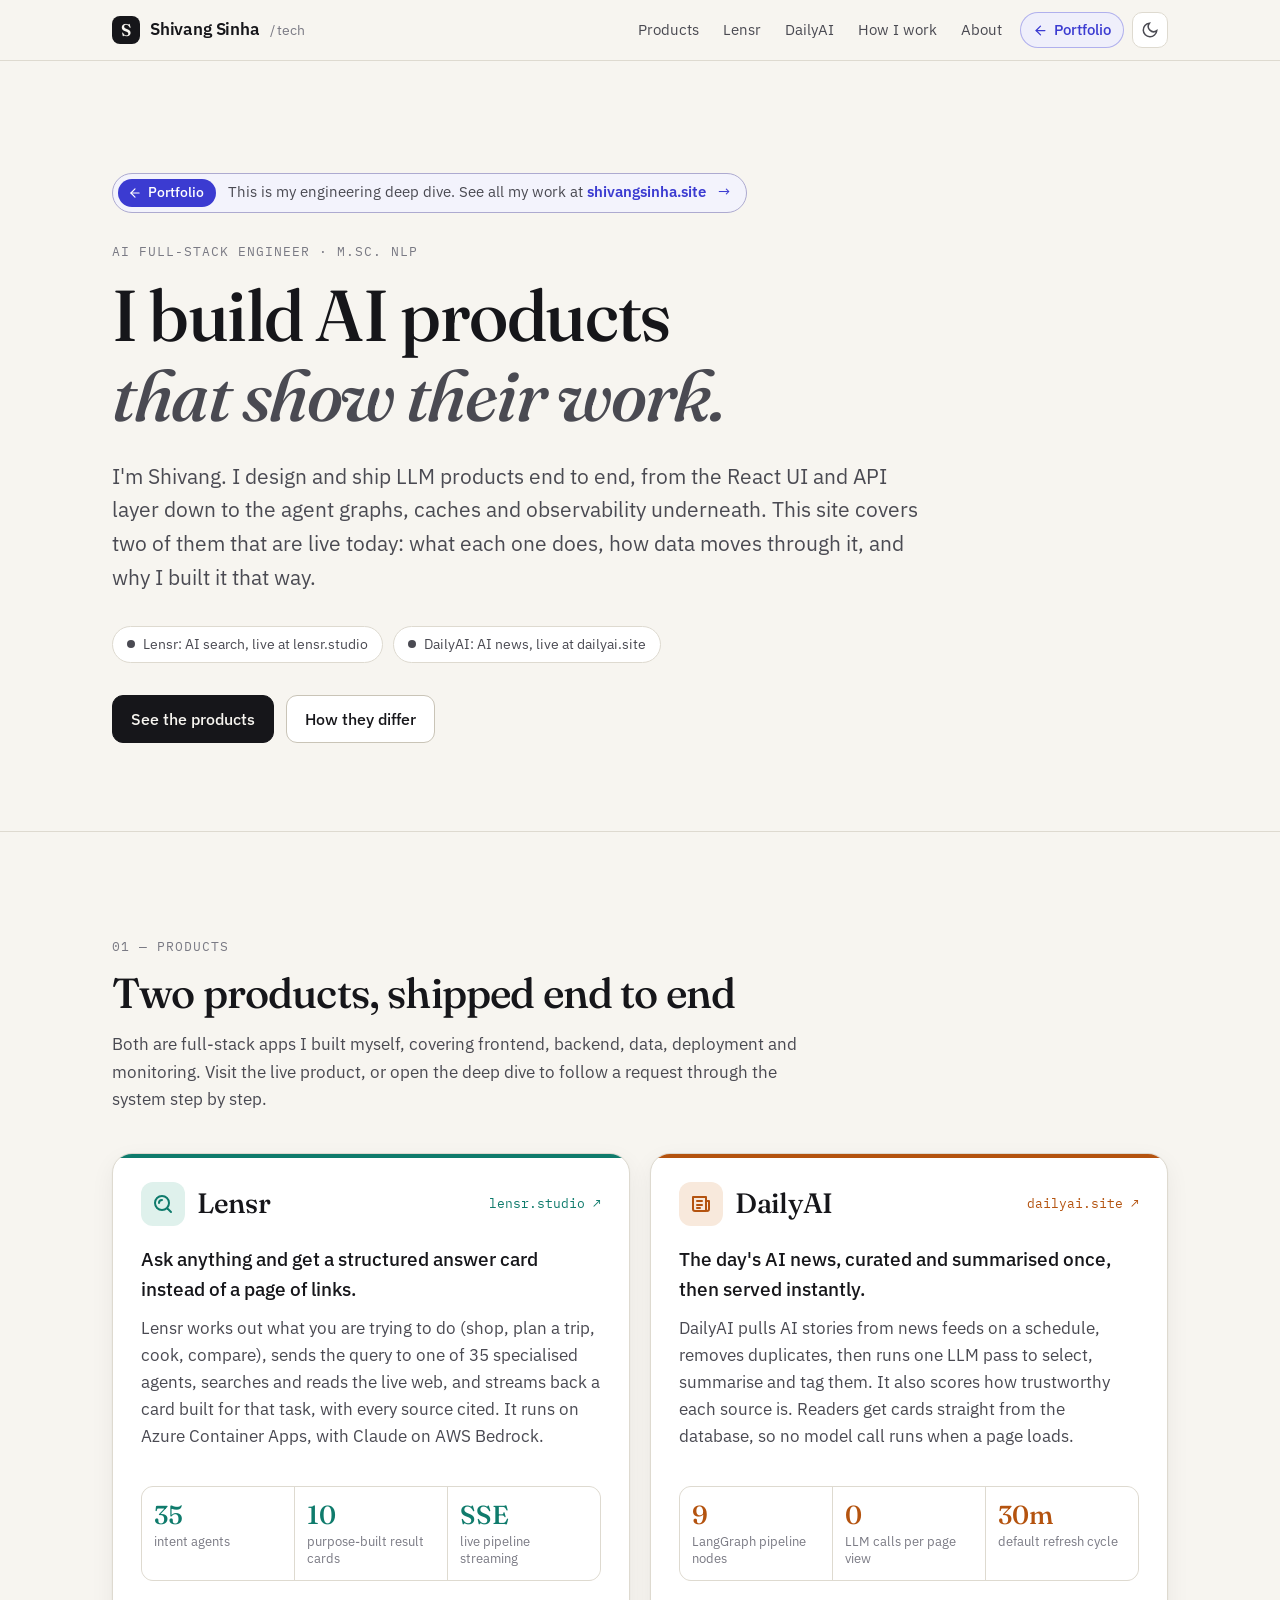
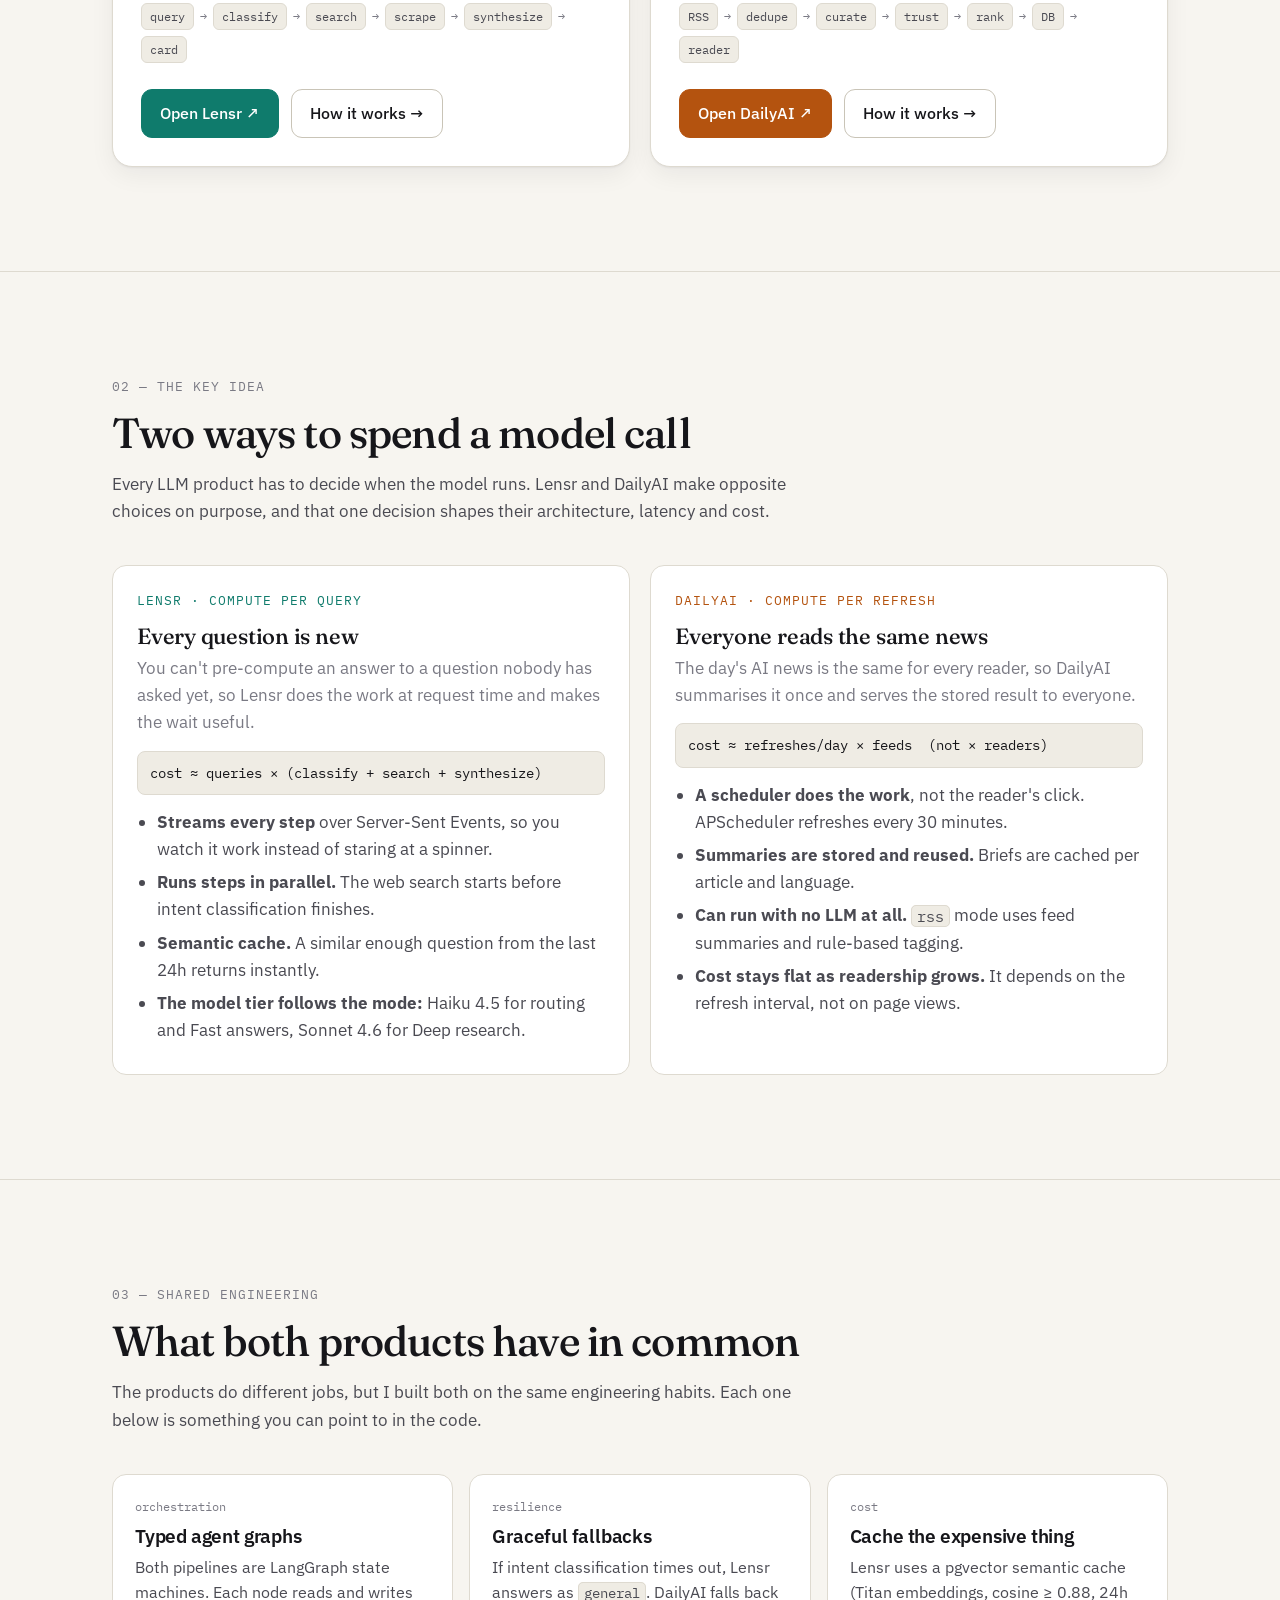
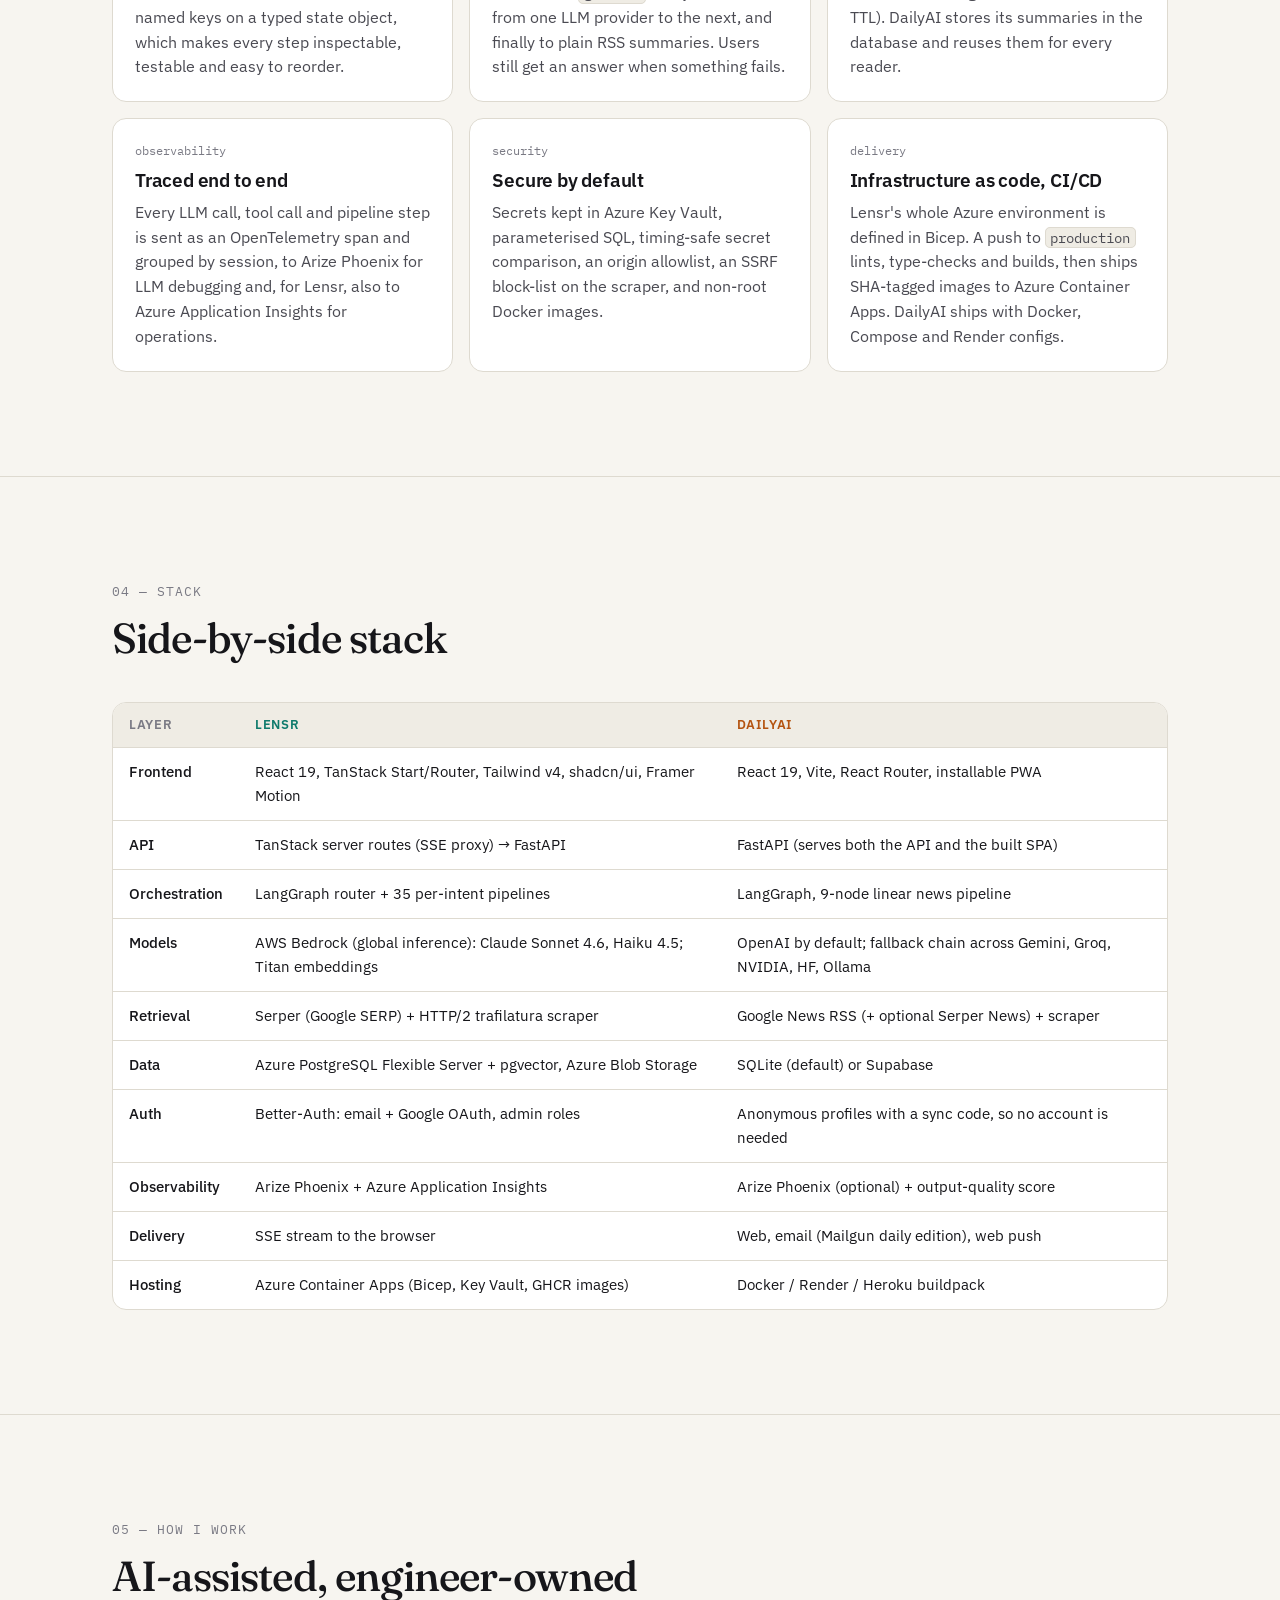
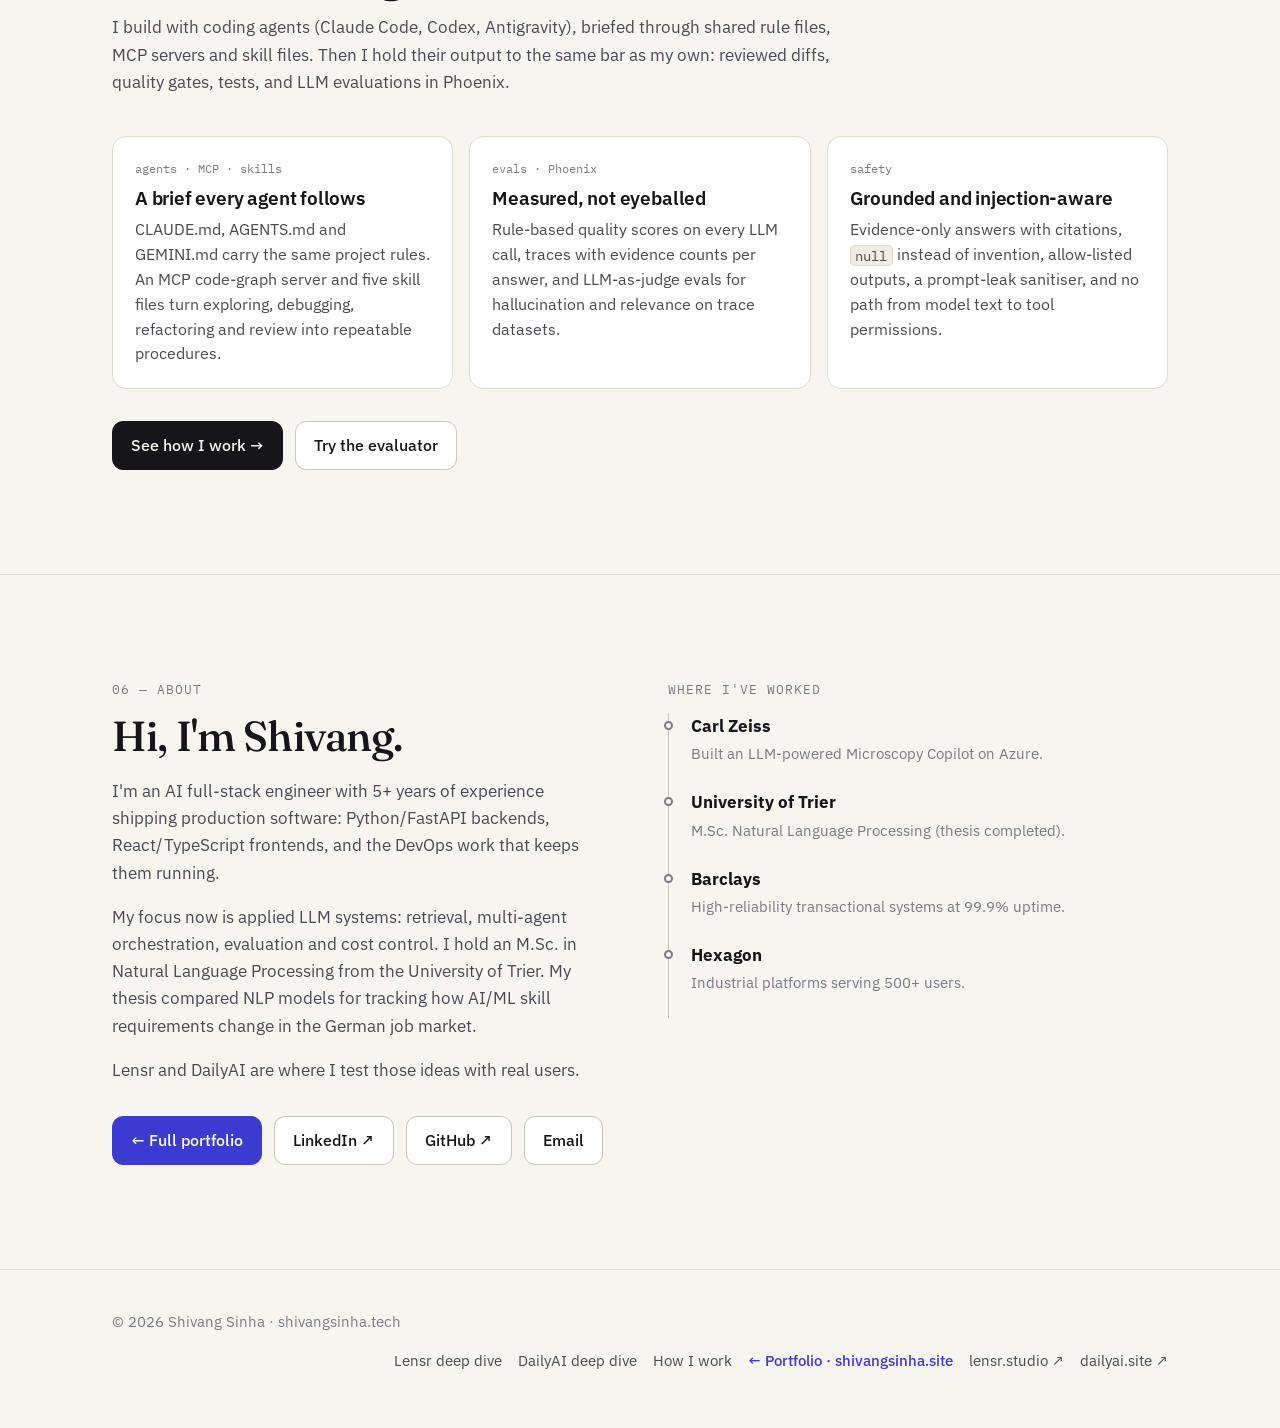
==== commit c6df21d3: "Polish portfolio link UI on small screens Calmer hero ribbon (solid accent border, short copy below " ====
--- a/index.html
+++ b/index.html
@@ -28,7 +28,7 @@
       <a href="dailyai.html">DailyAI</a>
       <a href="practice.html">How I work</a>
       <a href="#about" class="hide-sm">About</a>
-      <a class="portfolio-pill" href="https://shivangsinha.site" aria-label="Back to portfolio at shivangsinha.site"><svg viewBox="0 0 24 24" fill="none" stroke="currentColor" stroke-width="2" stroke-linecap="round" stroke-linejoin="round" aria-hidden="true"><path d="M19 12H5"/><path d="M12 19l-7-7 7-7"/></svg><span class="pp-text">Portfolio</span></a>
+      <a class="portfolio-pill" href="https://shivangsinha.site" aria-label="Back to portfolio at shivangsinha.site" title="Back to portfolio · shivangsinha.site"><svg viewBox="0 0 24 24" fill="none" stroke="currentColor" stroke-width="2" stroke-linecap="round" stroke-linejoin="round" aria-hidden="true"><path d="M19 12H5"/><path d="M12 19l-7-7 7-7"/></svg><span class="pp-text">Portfolio</span></a>
       <button class="theme-btn" type="button"></button>
     </nav>
   </div>
@@ -39,8 +39,9 @@
   <section class="hero">
     <div class="wrap">
       <a class="portfolio-ribbon" href="https://shivangsinha.site">
-        <span class="pr-tag"><svg viewBox="0 0 24 24" fill="none" stroke="currentColor" stroke-width="2" stroke-linecap="round" stroke-linejoin="round" aria-hidden="true"><path d="M19 12H5"/><path d="M12 19l-7-7 7-7"/></svg>Portfolio</span>
-        <span class="pr-text">This is my engineering deep dive. See everything at <b>shivangsinha.site</b></span>
+        <span class="pr-tag"><svg viewBox="0 0 24 24" fill="none" stroke="currentColor" stroke-width="2" stroke-linecap="round" stroke-linejoin="round" aria-hidden="true"><path d="M19 12H5"/><path d="M12 19l-7-7 7-7"/></svg><span class="pt-label">Portfolio</span></span>
+        <span class="pr-text"><span class="pr-long">This is my engineering deep dive. See all my work at </span><span class="pr-short">See all my work at </span><b>shivangsinha.site</b></span>
+        <span class="pr-go" aria-hidden="true">→</span>
       </a>
       <span class="eyebrow">AI Full-Stack Engineer · M.Sc. NLP</span>
       <h1>I build AI products<br><em>that show their work.</em></h1>
--- a/assets/styles.css
+++ b/assets/styles.css
@@ -453,53 +453,61 @@
 @media (max-width: 440px) { .brand .bn { display: none; } .nav a { padding: 6px 8px; } }
 
 /* ── Portfolio link (back to shivangsinha.site) ───────────── */
+.nav a { white-space: nowrap; }
 .nav a.portfolio-pill {
   display: inline-flex; align-items: center; gap: 6px;
   color: var(--accent); font-weight: 500;
-  border: 1px solid color-mix(in srgb, var(--accent) 40%, transparent);
+  border: 1px solid color-mix(in srgb, var(--accent) 35%, transparent);
   background: color-mix(in srgb, var(--accent) 8%, var(--bg-elev));
-  border-radius: 999px; padding: 5px 12px; margin-right: 4px;
-}
-.nav a.portfolio-pill:hover { color: var(--accent); background: color-mix(in srgb, var(--accent) 16%, var(--bg-elev)); }
+  border-radius: 999px; padding: 5px 12px; margin-left: 4px;
+}
+.nav a.portfolio-pill:hover { color: var(--accent); background: color-mix(in srgb, var(--accent) 15%, var(--bg-elev)); }
 .portfolio-pill svg { width: 15px; height: 15px; flex: none; }
 @media (max-width: 560px) {
-  .nav a.portfolio-pill { padding: 6px 8px; }
+  .nav { gap: 0; }
+  .nav a { padding: 6px 7px; font-size: 14.5px; }
+  .nav a.portfolio-pill { width: 34px; height: 34px; padding: 0; justify-content: center; background: var(--accent); color: #fff; border-color: var(--accent); }
+  .nav a.portfolio-pill:hover { background: var(--accent); color: #fff; }
   .nav a.portfolio-pill .pp-text { display: none; }
 }
 
 .portfolio-ribbon {
-  position: relative; display: inline-flex; align-items: center; gap: 12px;
-  max-width: 100%; margin-bottom: 28px; padding: 6px 16px 6px 6px;
-  border-radius: 999px; text-decoration: none; color: var(--ink-2); font-size: 14.5px;
-  background:
-    linear-gradient(var(--bg-elev), var(--bg-elev)) padding-box,
-    linear-gradient(120deg, var(--accent), var(--lensr), var(--daily), var(--accent)) border-box;
-  background-size: 100% 100%, 300% 100%;
-  border: 1.5px solid transparent;
-  box-shadow: var(--shadow);
-  animation: ribbon-flow 8s linear infinite;
-  transition: transform .15s ease;
-}
-.portfolio-ribbon:hover { transform: translateY(-1px); color: var(--ink); }
+  display: inline-flex; align-items: center; gap: 12px; max-width: 100%;
+  margin-bottom: 28px; padding: 5px 16px 5px 5px; border-radius: 999px;
+  text-decoration: none; color: var(--ink-2); font-size: 14.5px; line-height: 1.3;
+  background: color-mix(in srgb, var(--accent) 6%, var(--bg-elev));
+  border: 1px solid color-mix(in srgb, var(--accent) 30%, var(--line));
+  transition: border-color .15s ease, transform .15s ease;
+}
+.portfolio-ribbon:hover { color: var(--ink); border-color: var(--accent); transform: translateY(-1px); }
 .portfolio-ribbon .pr-tag {
   display: inline-flex; align-items: center; gap: 6px; flex: none;
-  background: var(--accent); color: #fff; border-radius: 999px; padding: 4px 11px;
-  font-family: var(--font-mono); font-size: 12px; letter-spacing: .06em; text-transform: uppercase;
-}
-.portfolio-ribbon .pr-tag svg { width: 14px; height: 14px; transition: transform .2s ease; }
-.portfolio-ribbon:hover .pr-tag svg { transform: translateX(-3px); }
-.portfolio-ribbon .pr-text { min-width: 0; overflow: hidden; text-overflow: ellipsis; white-space: nowrap; }
-.portfolio-ribbon b { color: var(--ink); font-weight: 600; }
+  background: var(--accent); color: #fff; border-radius: 999px; padding: 5px 12px 5px 10px;
+  font-weight: 500; font-size: 13.5px;
+}
+.portfolio-ribbon .pr-tag svg { width: 14px; height: 14px; }
+.portfolio-ribbon .pr-text { min-width: 0; }
+.portfolio-ribbon b { color: var(--accent); font-weight: 600; }
+.portfolio-ribbon .pr-go { color: var(--accent); transition: transform .15s ease; flex: none; }
+.portfolio-ribbon:hover .pr-go { transform: translateX(3px); }
+.portfolio-ribbon .pr-short { display: none; }
 :root[data-theme="dark"] .portfolio-ribbon .pr-tag { color: #111; }
 @media (prefers-color-scheme: dark) { :root:not([data-theme="light"]) .portfolio-ribbon .pr-tag { color: #111; } }
-@keyframes ribbon-flow { to { background-position: 0 0, 300% 0; } }
-@media (prefers-reduced-motion: reduce) { .portfolio-ribbon { animation: none; } }
+@media (max-width: 560px) {
+  .portfolio-ribbon { gap: 10px; padding-right: 14px; }
+  .portfolio-ribbon .pr-tag { padding: 0; width: 28px; height: 28px; justify-content: center; }
+  .portfolio-ribbon .pr-tag .pt-label { display: none; }
+}
+@media (max-width: 760px) {
+  .portfolio-ribbon .pr-long { display: none; }
+  .portfolio-ribbon .pr-short { display: inline; }
+}
+@media (max-width: 560px) {
+  :root[data-theme="dark"] .nav a.portfolio-pill { color: #111; }
+}
+@media (max-width: 560px) and (prefers-color-scheme: dark) { :root:not([data-theme="light"]) .nav a.portfolio-pill { color: #111; } }
 
 .btn.portfolio { background: var(--accent); color: #fff; border-color: var(--accent); }
 :root[data-theme="dark"] .btn.portfolio { color: #111; }
 @media (prefers-color-scheme: dark) { :root:not([data-theme="light"]) .btn.portfolio { color: #111; } }
 .site-footer a.footer-portfolio { color: var(--accent); font-weight: 500; }
-@media (max-width: 560px) {
-  .portfolio-ribbon { border-radius: 18px; align-items: flex-start; padding: 6px 12px 6px 6px; }
-  .portfolio-ribbon .pr-text { white-space: normal; line-height: 1.4; padding-top: 2px; }
-}
